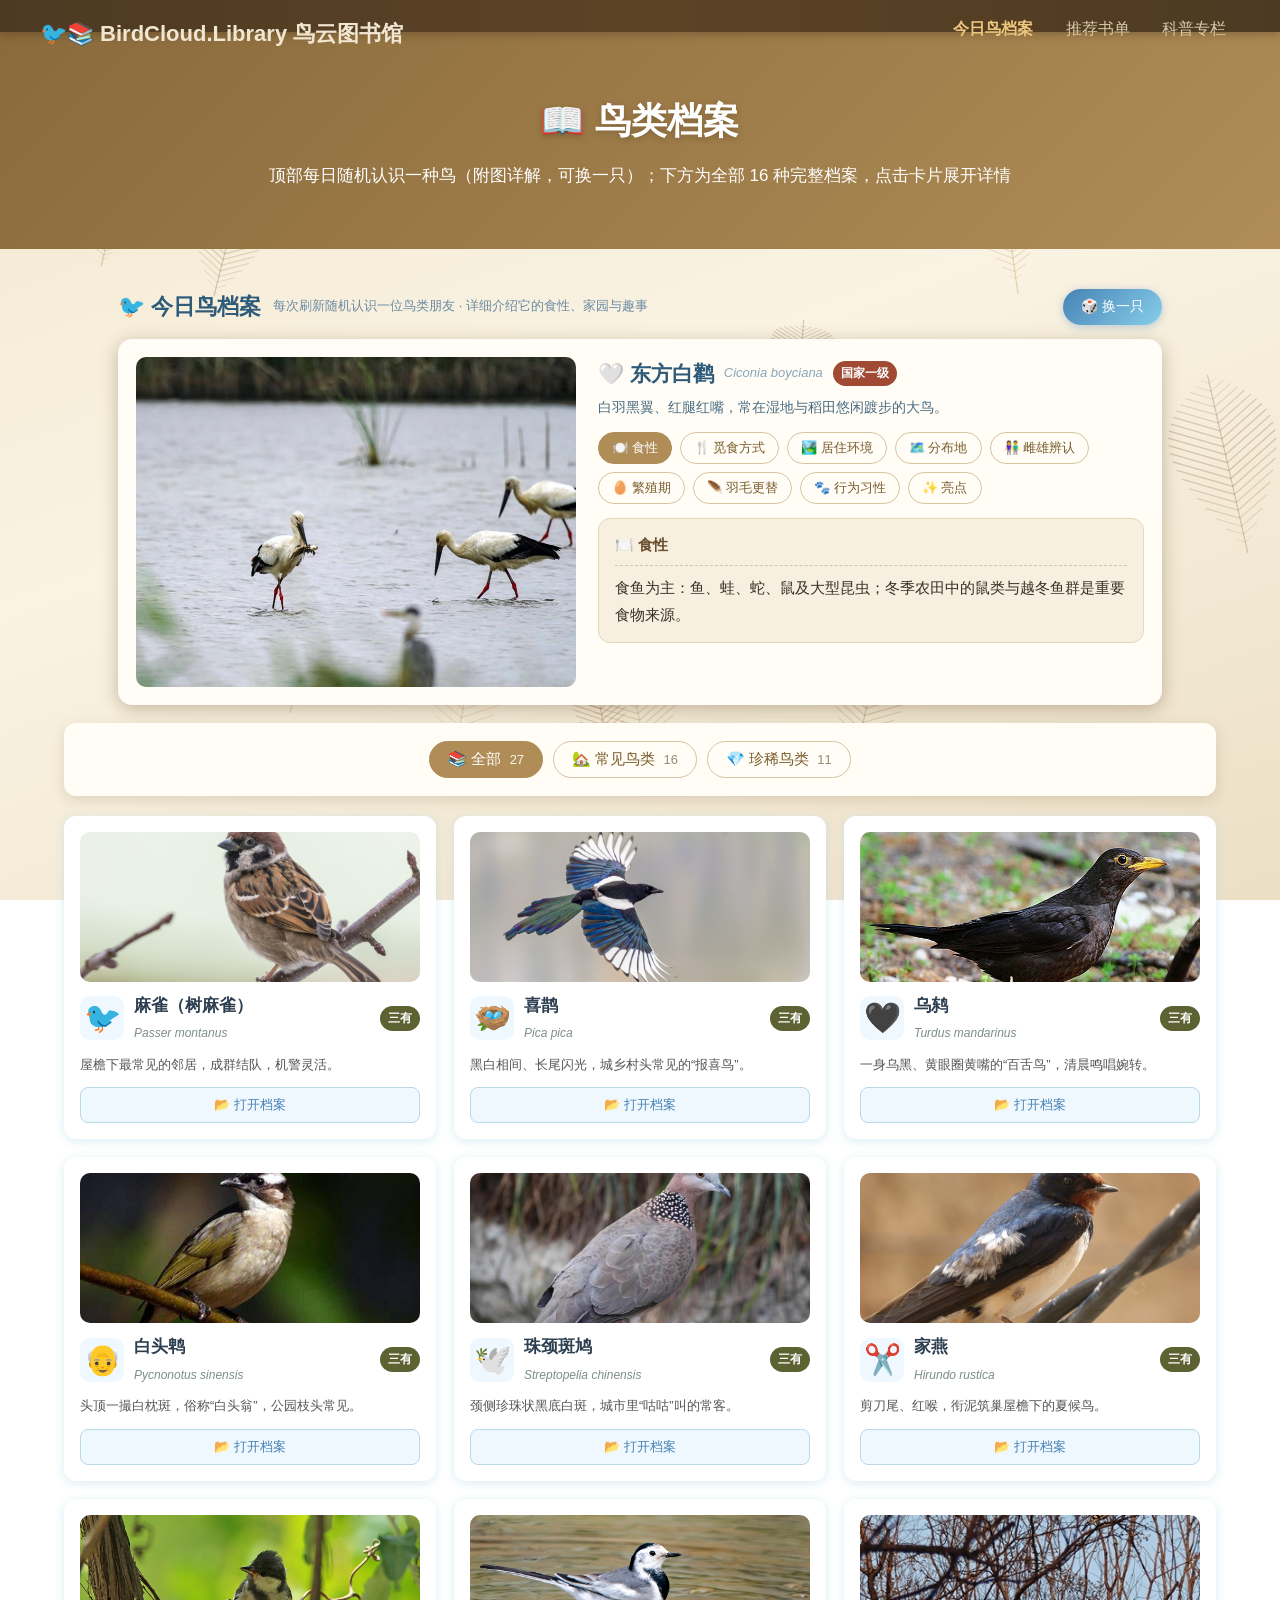
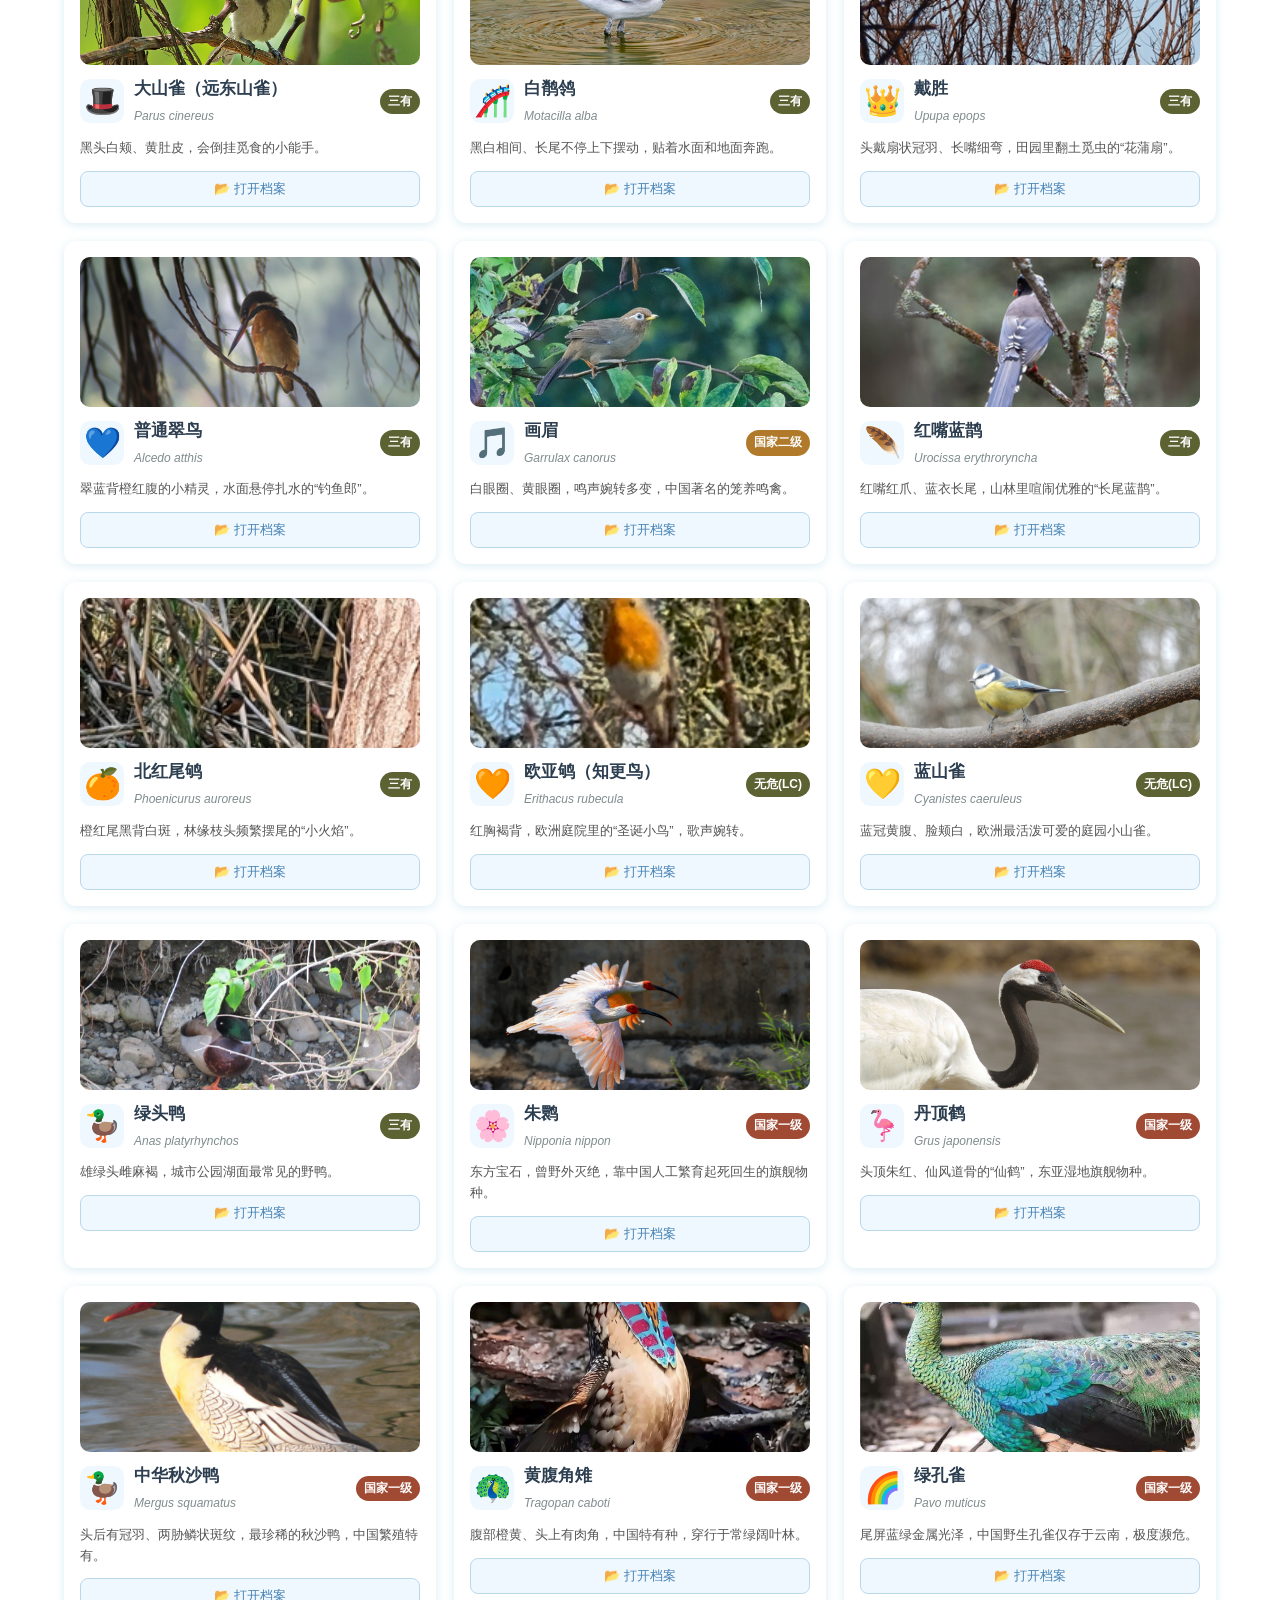
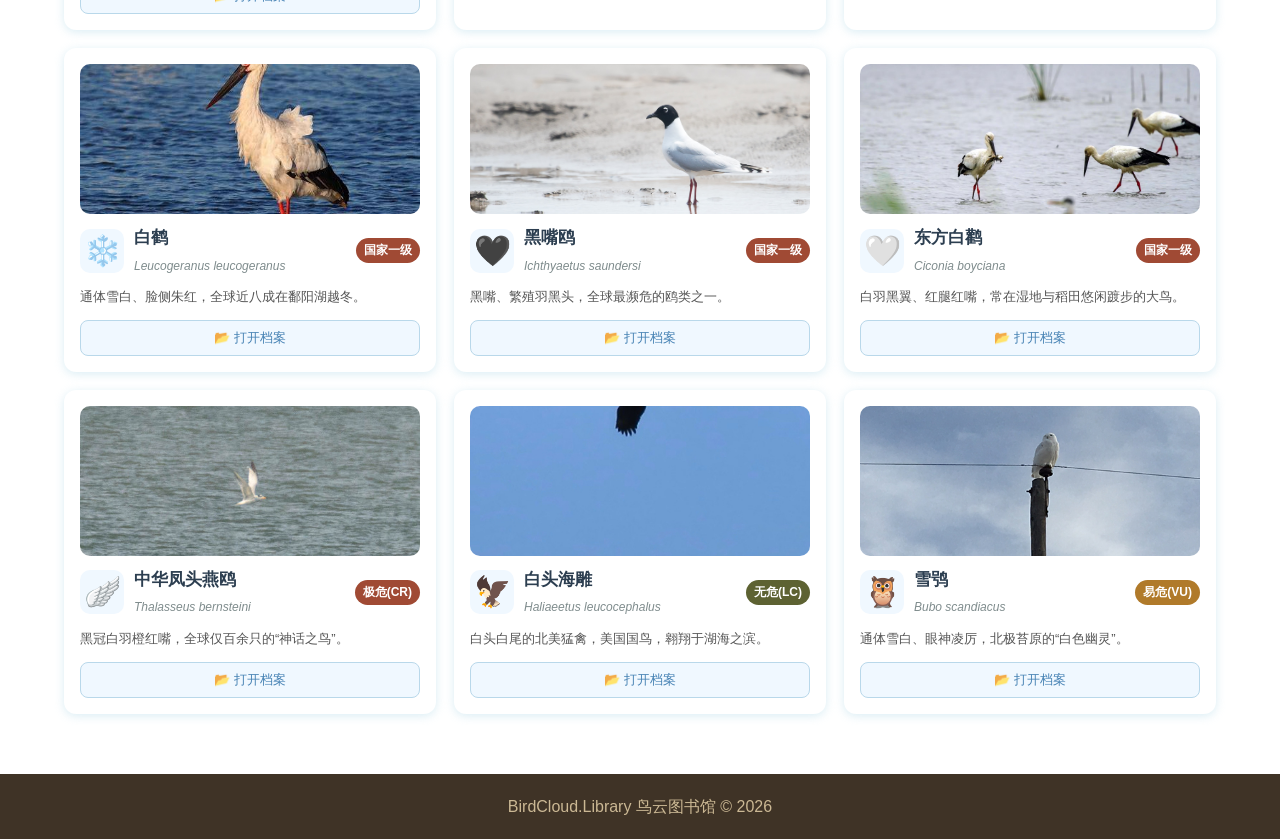
==== birds.html @ d59e2f50 "Initial commit: BirdCloud Library with bird archives, book list and science column" ====
<!DOCTYPE html>
<html lang="zh-CN">
<head>
    <meta charset="UTF-8">
    <meta name="viewport" content="width=device-width, initial-scale=1.0">
    <title>鸟类报告-BirdCloud.Library 鸟云图书馆</title>
    <link rel="stylesheet" href="style.css">
</head>
<body>
    <!-- 顶部导航栏 -->
    <header>
        <div class="logo">🐦📚 BirdCloud.Library 鸟云图书馆</div>
        <nav>
            <a href="birds.html" class="active">今日鸟档案</a>
            <a href="index.html">推荐书单</a>
            <a href="science.html">科普专栏</a>
        </nav>
    </header>

    <!-- 主横幅 -->
    <section class="banner">
        <h1>📖 鸟类档案</h1>
        <p>顶部每日随机认识一种鸟（附图详解，可换一只）；下方为全部 16 种完整档案，点击卡片展开详情</p>
    </section>

    <!-- 今日随机鸟档案（每次随机一只，可换一只） -->
    <section class="today-bird">
        <div class="tb-head">
            <h2>🐦 今日鸟档案</h2>
            <span class="tb-sub">每次刷新随机认识一位鸟类朋友 · 详细介绍它的食性、家园与趣事</span>
            <button id="tb-again" class="tb-again" type="button">🎲 换一只</button>
        </div>
        <div class="tb-card" id="tb-card"></div>
    </section>

    <main class="container wide">
        <div class="cat-tabs report-tabs" id="report-tabs"></div>
        <div class="report-grid" id="report-grid"></div>
    </main>

    <footer>
        <p>BirdCloud.Library 鸟云图书馆 © 2026</p>
    </footer>

    <script src="china-outline.js"></script>
    <script>
    (function () {

        function esc(str) {
            return String(str).replace(/&/g, "&amp;").replace(/</g, "&lt;")
                .replace(/>/g, "&gt;").replace(/"/g, "&quot;").replace(/'/g, "&#39;");
        }

        // ---------- 鸟类报告数据 ----------
                var BIRDS = [
            // ==================== 常见鸟类 ====================
            { group: "常见", name: "麻雀（树麻雀）", sci: "Passer montanus", emoji: "🐦", level: "三有", img: "images/birds/sparrow.jpg", rangeMap: ["东北","华北","华东","华中","华南","西南","西北"], intro: "屋檐下最常见的邻居，成群结队，机警灵活。", diet: "杂食偏植食：稻麦粟等谷物、杂草种子与浆果为主，繁殖期大量捕食蚜虫、蛾类幼虫、象甲等昆虫喂养雏鸟，秋冬还啄食昆虫越冬卵与蛹。", feed: "地面集群啄食，边啄边抬头警戒；也善于在枝头、屋檐倒挂取食，秋季常将种子藏入缝隙留待冬天。", habitat: "城乡人居区、农田、村落、灌丛与疏林；营巢于屋檐缝隙、墙洞、树洞、空调外机夹缝，紧贴人类生活圈。", range: "中国全境（含台湾、海南）广布，平原丘陵常见，海拔多在 2500 米以下，是最常见鸟类之一。", sex: "雌雄羽色几乎相同：雄鸟头顶与喉部黑斑略大而深、体色稍鲜明，野外难以分辨。", breed: "繁殖期 4—7 月，一年 2—3 窝；巢筑于房檐墙洞，每窝 4—6 枚灰白带斑卵，雌鸟孵化约 12—14 天，双亲共同育雏约 15 天。", molt: "每年换羽两次：2—3 月繁殖前部分换羽、7—9 月繁殖后完全换羽；新羽灰褐、羽缘浅淡，入秋后羽色更鲜亮，幼鸟约 2 月龄完成首次换羽。", behavior: "常结成几十只的大群活动，夜宿树冠、竹林或屋檐下；冬季有聚集取暖与沙浴、泥浴清洁羽毛的习性。", extra: "雏鸟离巢后仍由亲鸟喂食数日；极度适应人居，是城市生态系统的重要一环。" },
            { group: "常见", name: "喜鹊", sci: "Pica pica", emoji: "🪺", level: "三有", img: "images/birds/magpie.jpg", rangeMap: ["东北","华北","华东","华中","华南","西南","西北"], intro: "黑白相间、长尾闪光，城乡村头常见的“报喜鸟”。", diet: "杂食机会主义者：昆虫（蝗虫、金龟子）、谷物果实、小型鼠类、蛙类与动物尸体，冬季也翻拣人类食物碎屑。", feed: "地面行走觅食为主，长尾助保持平衡；善用喙翻动落叶、扒开浅层泥土寻找虫卵与蛹。", habitat: "平原、城市绿地、乡村林缘、田野与河岸疏林，偏好开阔地附近的高大树木与电塔。", range: "全国广布（青藏高原高海拔山区较少），城市与乡村均极常见。", sex: "雌雄羽色一致，雄鸟体型略大、尾羽更长，野外需对比才可分辨。", breed: "繁殖期 2—5 月，一年 1 窝；筑大型球形枝巢于高树或电塔，巢有顶盖、侧开入口，每窝 4—6 枚蓝绿带斑卵，孵化约 17—18 天。", molt: "繁殖后 6—8 月进行一次完全换羽，旧羽脱落较快，换羽期飞行能力下降、多隐于树冠活动；尾羽同步更换。", behavior: "巢极坚固，常连续多年使用并逐年加高；性机警，有储藏食物过冬的习惯；叫声响亮，“喳喳”声四季可闻。", extra: "在中国传统文化中是报喜之鸟；会收集亮片等杂物装饰巢，聪明且记忆良好。" },
            { group: "常见", name: "乌鸫", sci: "Turdus mandarinus", emoji: "🖤", level: "三有", img: "images/birds/blackbird.jpg", rangeMap: ["华北","华东","华中","华南","西南"], intro: "一身乌黑、黄眼圈黄嘴的“百舌鸟”，清晨鸣唱婉转。", diet: "杂食：蚯蚓、昆虫（甲虫、蝶蛾幼虫）为主，秋季大量取食浆果果实，也吃蜗牛与小型无脊椎动物。", feed: "偏爱在地面跳跃式觅食，用喙掀翻落叶、扒开松土“翻叶寻虫”；啄到蚯蚓常拖拽拔出再吞食。", habitat: "城市公园、庭院、林地灌丛与农田林网，常在地面活动，也在草坪与花坛间踱步。", range: "中国中东部、华南广布，北方种群冬季南迁至长江流域，近年来有向更高纬度扩散的趋势。", sex: "雄鸟通体黑色、黄嘴黄眼圈；雌鸟体羽偏褐、嘴色暗褐，辨识明显。", breed: "繁殖期 3—7 月，一年 2—3 窝；杯状泥草巢筑于树杈或灌丛，每窝 4—5 枚蓝绿色带斑卵，孵化约 12—14 天，双亲育雏。", molt: "7—9 月完全换羽一次，换羽后雄鸟体羽油亮乌黑、黄嘴在换羽期略变暗、秋季恢复鲜黄。", behavior: "鸣声丰富婉转，擅长模仿其他鸟叫、甚至手机铃声，故称“百舌”；清晨与黄昏鸣唱最盛，雨天也常高歌。", extra: "领地意识强，会追逐入侵的猫与猛禽；春季求偶时雄鸟立于高处炫耀歌喉。" },
            { group: "常见", name: "白头鹎", sci: "Pycnonotus sinensis", emoji: "👴", level: "三有", img: "images/birds/bulbul.jpg", rangeMap: ["华东","华中","华南","西南"], intro: "头顶一撮白枕斑，俗称“白头翁”，公园枝头常见。", diet: "杂食：昆虫（蛾、蝶、蝗虫）与果实、花蜜兼食；繁殖期偏动物性食物，秋冬大量取食浆果与种子。", feed: "在枝头、花丛与地面间跳跃觅食，啄食浆果常连皮带肉吞下；也悬停或探身啄取花朵上的蜜露与昆虫。", habitat: "林地、灌丛、公园、城市绿化带与果园，性活泼喜集群，几乎有树有花即有它的身影。", range: "长江流域及其以南广布（含台湾、海南），近年有向华北、东北扩散趋势，是城市最常见鸟之一。", sex: "雌雄羽色相似，仅体型略有差异，野外难以分辨。", breed: "繁殖期 4—8 月，一年 2 窝；杯状巢筑于灌木或小树树杈，以草茎蛛丝缠绕，每窝 3—5 枚粉红带斑卵，孵化约 12—13 天。", molt: "繁殖后 7—10 月完全换羽，枕部白斑换羽期依然清晰；冬季绒羽增厚以御寒。", behavior: "冬季常与红耳鹎等混群活动，叫声多变；清晨常在树梢“吱吱”对唱，警戒时发出急促颤音。", extra: "名字源于脑后醒目的白色枕斑，仿佛“白头翁”；善于在城市绿化带中快速适应。" },
            { group: "常见", name: "珠颈斑鸠", sci: "Streptopelia chinensis", emoji: "🕊️", level: "三有", img: "images/birds/dove.jpg", rangeMap: ["华北","华东","华中","华南"], intro: "颈侧珍珠状黑底白斑，城市里“咕咕”叫的常客。", diet: "植食为主：谷物、草籽、浆果与嫩芽，偶食昆虫；饮水频繁，偏爱开阔取食地。", feed: "地面漫步啄食，边走边点头；砂囊粗厚，常啄食小石子帮助磨碎谷粒。", habitat: "城市公园、行道树、农田村落与林缘，常在地面或屋顶活动，高度适应人居。", range: "中国东部、中部、南部广布，北方有部分种群冬季南迁，近年分布持续扩大。", sex: "雌雄相似：雄鸟颈斑略大而鲜明、体型略大，求偶时俯冲飞行更频繁。", breed: "繁殖期几乎全年（3—11 月），一年 2—4 窝；巢极简陋（几根树枝搭成），常筑于枝杈或空调外机下，每窝 2 枚纯白卵，孵化约 14—16 天。", molt: "全年缓慢换羽，主翼羽分阶段逐根更替以维持飞行能力，无明显换羽季；幼鸟 3—4 月龄完成首次换羽后出现颈斑。", behavior: "叫声低沉悠长“咕咕-咕”，清晨最常闻；飞行直快带哨声，落枝时习惯短暂停驻观察。", extra: "亲鸟以“鸽乳”（嗉囊分泌的乳状物）哺育雏鸟约一周，这在鸟类中很独特。" },
            { group: "常见", name: "家燕", sci: "Hirundo rustica", emoji: "✂️", level: "三有", img: "images/birds/swallow.jpg", rangeMap: ["东北","华北","华东","华中","华南","西南","西北"], intro: "剪刀尾、红喉，衔泥筑巢屋檐下的夏候鸟。", diet: "纯食虫：空中捕食蚊、蝇、蛾、甲虫等飞虫，一窝雏鸟一天可被喂食数百只昆虫。", feed: "低空快速盘旋飞行，张开大口在空中“兜”飞虫；常贴着水面、农田低飞，捕食被惊起的昆虫。", habitat: "农田、村落、城镇上空与屋檐、桥下，喜开阔空域，几乎不在密林中活动。", range: "春夏遍布全国（含台湾、海南），秋季集群迁往东南亚、南亚越冬，迁徙距离可达上万公里。", sex: "雌雄相似：雄鸟尾羽更长、喉部栗红色更深，飞行时尾羽的“剪刀”感更明显。", breed: "繁殖期 4—8 月，一年 1—2 窝；泥巢筑于屋檐或桥下横梁，内垫羽毛草茎，每窝 4—6 枚白带棕斑卵，孵化约 14—15 天。", molt: "繁殖后 8—9 月换羽，多在迁往越冬地的途中完成；换羽后剪尾更修长，幼鸟当年秋季换第一次羽。", behavior: "秋季集群迁徙，常上万只夜宿芦苇丛或电线；飞行轻捷，转弯敏捷，鸣声细碎清脆。", extra: "古称“玄鸟”，被视为报春之鸟；巢址多年沿用，雏鸟出壳后约 20 天学会飞行。" },
            { group: "常见", name: "大山雀（远东山雀）", sci: "Parus cinereus", emoji: "🎩", level: "三有", img: "images/birds/great-tit.jpg", rangeMap: ["东北","华北","华东","华中","华南","西南"], intro: "黑头白颊、黄肚皮，会倒挂觅食的小能手。", diet: "食虫为主：毛虫、蛾蝶、蜘蛛、象甲等，一只繁殖期亲鸟一天可捉数百条害虫；冬季兼食种子、坚果与浆果。", feed: "极灵活的攀枝高手：常在枝梢倒挂、悬垂觅食，用喙撬开树皮缝隙找虫卵与蛹；也取食人类投放的瓜子、花生。", habitat: "阔叶林、混交林、果园、公园与庭院，从平原到海拔 3000 米以上山地均有分布。", range: "中国大部广布（除极西北），北方种群冬季南迁，是分布最广的山雀之一。", sex: "雌雄相似：雄鸟腹部中央黑色纵带更宽更深，喉部黑斑更大，其余难以分辨。", breed: "繁殖期 3—6 月，一年 1—2 窝；营巢于树洞、墙缝或人工巢箱，以苔藓兽毛铺垫，每窝 6—12 枚白带红斑卵，孵化约 13—14 天。", molt: "8—10 月完全换羽一次，换羽后腹部黄色加深；幼鸟离巢后即开始换羽，约 1 个月完成。", behavior: "冬季常加入混合鸟群（与山雀、柳莺等）共同巡游觅食；叫声多变，“叽啾”与“警警”声辨识度高。", extra: "一窝雏鸟能吃掉大量害虫，是著名的农林益鸟；会观察取食经验并相互学习。" },
            { group: "常见", name: "白鹡鸰", sci: "Motacilla alba", emoji: "🎢", level: "三有", img: "images/birds/wagtail.jpg", rangeMap: ["东北","华北","华东","华中","华南","西南"], intro: "黑白相间、长尾不停上下摆动，贴着水面和地面奔跑。", diet: "食虫：蝇、蚊、小甲虫、蜻蜓若虫等，偶食草籽；常在潮湿地面与水边捕食。", feed: "地面快速奔走啄食，长尾上下摆动保持平衡；飞行呈波浪状，边飞边“唧-唧令”鸣叫，常沿水面低掠。", habitat: "河岸、湿地、农田、村落与城市广场、屋顶，喜欢开阔、近水且有裸地的地方。", range: "全国广布，北方种群冬季南迁，长江以南多为留鸟。", sex: "雄鸟黑色部分更深更亮（背黑、喉黑），雌鸟偏灰，繁殖期差异略明显。", breed: "繁殖期 4—7 月，一年 1—2 窝；巢筑于地面草丛、墙缝、桥洞或屋檐下，以草茎羽毛筑成，每窝 4—6 枚灰白带斑卵。", molt: "7—9 月换羽一次，冬羽灰调更重；雄鸟繁殖前春季部分换羽，使黑背、黑喉在繁殖期更深亮；尾羽逐根更换。", behavior: "行走时尾羽如钟摆不停上下摆动；喜欢站在屋顶、电线或牛背上，见人飞近便一纵一纵飞走。", extra: "因尾羽摆动而得名“点水雀/白脸鸰”；常与牛群、翻耕农田相伴捡食惊出的昆虫。" },
            { group: "常见", name: "戴胜", sci: "Upupa epops", emoji: "👑", level: "三有", img: "images/birds/hoopoe.jpg", rangeMap: ["华北","华东","华中","华南","西南","西北"], intro: "头戴扇状冠羽、长嘴细弯，田园里翻土觅虫的“花蒲扇”。", diet: "食虫为主：蝼蛄、金龟子幼虫、蝗虫、蛾蝶幼虫与蠕虫；用长喙探入土中衔出地下害虫。", feed: "地面踱步寻食，长喙垂直插入松土与粪堆中“探宝”，常随耕地翻犁捡食；受惊时冠羽瞬间展开如扇。", habitat: "开阔田野、果园、林缘草地与村落边缘，偏好疏松土壤与短草地带，常在树洞、墙洞营巢。", range: "欧亚大陆广布；中国除高原腹地外几乎全域可见，华北、华中常见夏候鸟，南方部分地区留鸟。", sex: "雌雄羽色几乎相同，雄鸟体型略大、冠羽略长，野外难以分辨。", breed: "繁殖期 4—6 月，一年 1 窝；巢筑于树洞、墙洞或石缝，雌鸟产 5—8 枚卵并独自孵化约 16—18 天，育雏期巢内气味浓烈以驱天敌。", molt: "6—8 月繁殖结束后完全换羽一次，新羽斑纹更清晰；扇形冠羽同步更替，换羽后冠羽最鲜亮。", behavior: "独栖或成对活动，飞行呈波浪状；受惊时常原地竖冠“定型”借羽毛拟态隐蔽。", extra: "育雏期雌鸟会分泌恶臭油状物涂在巢口，故俗称“臭姑姑”；叫声“呼-呼-呼”三音节低沉悠远。" },
            { group: "常见", name: "普通翠鸟", sci: "Alcedo atthis", emoji: "💙", level: "三有", img: "images/birds/kingfisher.jpg", rangeMap: ["华北","华东","华中","华南","西南"], intro: "翠蓝背橙红腹的小精灵，水面悬停扎水的“钓鱼郎”。", diet: "纯肉食鱼鲜：小型鱼虾、水生昆虫与蝌蚪；捕到小鱼常先在枝头摔打再吞食。", feed: "停栖岸边枝头或空中悬停锁定目标，猛然扎入水中衔鱼出水，成功率极高；雏鸟期一天需喂食数十条小鱼。", habitat: "清澈溪流、池塘、湖泊与河渠岸边，偏好缓流与茂密岸植，营巢于岸边土崖掘出的深洞。", range: "欧亚大陆、东南亚至大洋洲广布；中国东部、中部、南部水域常见，北方夏季繁殖、南方全年可见。", sex: "雌雄相似：雄鸟嘴全黑，雌鸟下嘴基部橙红色，是野外最可靠的辨别点。", breed: "繁殖期 4—7 月，一年 1—2 窝；雌雄合作在土崖掘洞筑巢（洞深可达 1 米），每窝 5—7 枚白卵，孵化约 19—21 天。", molt: "9—11 月换羽一次，换羽后背部翠蓝与橙腹更鲜艳；幼鸟首换后羽色转亮、嘴色渐深。", behavior: "常静立水边久等，见鱼即闪电入水；飞行低而直、速度快，掠过水面时反射出蓝色闪光。", extra: "鸣声尖锐的“唧”声，飞行时如蓝色箭矢；对水质敏感，是清洁河溪的指示物种。" },
            { group: "常见", name: "画眉", sci: "Garrulax canorus", emoji: "🎵", level: "国家二级", img: "images/birds/hwamei.jpg", rangeMap: ["华东","华中","华南","西南"], intro: "白眼圈、黄眼圈，鸣声婉转多变，中国著名的笼养鸣禽。", diet: "杂食：昆虫（蝗虫、蛾类、甲虫）与浆果、种子兼食，也啄食蚯蚓与小型无脊椎动物。", feed: "林下地面与灌丛间跳跃觅食，用爪刨开落叶层找虫；也上树啄食浆果，常边觅食边鸣唱。", habitat: "低山丘陵的灌丛、竹林、林缘与疏林，偏好茂密灌丛与次生林，海拔多在 2500 米以下。", range: "中国南方特有种：长江以南各省常见，也见于越南北部；近年受非法笼养贸易影响数量下降。", sex: "雌雄羽色几乎相同，仅雄鸟体型略大、鸣声更婉转复杂，野外难以靠羽色分辨。", breed: "繁殖期 4—7 月，一年 1—2 窝；杯状巢筑于灌丛深处或竹丛，每窝 3—5 枚蓝绿带斑卵，孵化约 14—15 天。", molt: "7—9 月完全换羽一次，换羽期鸣唱减少、多藏匿林下；新羽黄褐偏暖，眼圈白纹更清晰。", behavior: "性机警胆小，善隐蔽；鸣声高亢婉转、富于变化，清晨与傍晚鸣唱最盛，素有“林中歌手”之称。", extra: "因鸣声优美长期遭大规模捕捉，现列为国家二级保护动物；野鸟笼养交易是其最大威胁。" },
            { group: "常见", name: "红嘴蓝鹊", sci: "Urocissa erythroryncha", emoji: "🪶", level: "三有", img: "images/birds/red-billed-blue-magpie.jpg", rangeMap: ["华北","华东","华中","华南","西南","西北"], intro: "红嘴红爪、蓝衣长尾，山林里喧闹优雅的“长尾蓝鹊”。", diet: "杂食：昆虫、果实、种子、小型爬行与两栖动物，也捕食其他鸟的卵与雏鸟，秋冬以橡果坚果为主。", feed: "树冠与地面皆可觅食：枝头啄果、地面翻叶，也集群围猎昆虫；常将多余食物藏于树皮缝隙。", habitat: "山地阔叶林、混交林、果园与公园林地，从平原到海拔 2500 米均有，偏好林木茂密处。", range: "中国中东部、西南部广布，也见于中南半岛；华北山地与江南丘陵均常见。", sex: "雌雄羽色几乎相同，雄鸟体型略大、尾羽更长，野外难以分辨。", breed: "繁殖期 4—7 月，一年 1 窝；筑盘状巢于高树杈，每窝 3—6 枚带斑卵，孵化约 18—19 天，双亲育雏，幼鸟出巢后仍受群照顾。", molt: "6—8 月换羽，长尾羽逐根更替，换羽期飞行略显笨拙，常结群在林中低飞活动。", behavior: "性喧闹活泼，常三五只或数十只结群在林间穿梭，鸣声粗哑多变；遇猛禽会集群驱赶。", extra: "长尾可达体长近两倍，飞行时如飘带；聪明胆大，有“山林精灵”之称。" },
            { group: "常见", name: "北红尾鸲", sci: "Phoenicurus auroreus", emoji: "🍊", level: "三有", img: "images/birds/daurian-redstart.jpg", rangeMap: ["东北","华北","华东","华中","西南","西北"], intro: "橙红尾黑背白斑，林缘枝头频繁摆尾的“小火焰”。", diet: "食虫为主：蛾类幼虫、甲虫、蚊蝇与蜘蛛，秋冬兼食少量浆果与草籽。", feed: "枝头与地面交替觅食：落至地面啄虫后飞回枝头，尾羽不停上下摆动；也低空掠捕飞虫。", habitat: "林缘、疏林、农田边、村落与公园，偏好有开阔地的低矮灌丛与篱墙。", range: "中国北方繁殖、长江以南越冬（候鸟）；也见于西伯利亚、朝鲜半岛，迁徙季节南北可见。", sex: "雄鸟头顶灰白、背黑翅白斑、腹橙红，雌鸟整体灰褐、仅尾羽橙红，差异明显。", breed: "繁殖期 4—7 月，一年 1—2 窝；巢筑于墙洞、石缝、树洞或屋檐下，每窝 4—6 枚卵，孵化约 12—13 天。", molt: "8—10 月换羽，冬羽灰调更重、尾橙红全年醒目；雄鸟春季繁殖前部分换羽，黑背更乌亮。", behavior: "尾羽频繁上下摆动是其标志动作；性大胆，常出现在人类活动区附近，鸣声清亮的“笛-笛-笛”。", extra: "因频繁摆尾又称“点尾雀”；秋冬季常在路边电线与灌木间跳跃，是迁徙季节的常见旅鸟。" },
            { group: "常见", name: "欧亚鸲（知更鸟）", sci: "Erithacus rubecula", emoji: "🧡", level: "无危(LC)", img: "images/birds/european-robin.jpg", rangeMap: [], intro: "红胸褐背，欧洲庭院里的“圣诞小鸟”，歌声婉转。", diet: "杂食：昆虫、蚯蚓、蜘蛛与浆果；花园翻土时常紧随其后捡食蚯蚓与幼虫。", feed: "地面跳跃觅食，低头啄开落叶层找虫；也停栖枝头伏击飞虫，秋冬以浆果补充能量。", habitat: "林地、灌丛、公园与庭院，偏好有灌木与矮篱的开阔环境，冬季也会接近人类屋舍。", range: "欧洲、北非与西亚广布，部分种群冬季南迁；中国无自然分布，偶见笼养逃逸个体。", sex: "雌雄羽色几乎相同，红胸大小与色调略异；主要靠行为与体型区分，野外难以一眼辨雌雄。", breed: "繁殖期 3—7 月，一年 1—2 窝；杯状苔藓巢筑于树洞、墙缝或灌丛，每窝 4—6 枚带斑卵，孵化约 12—14 天。", molt: "7—9 月换羽，成鸟红胸换羽后依然鲜艳；幼鸟第一年胸部棕褐斑驳、翌年换羽后才出现红胸。", behavior: "清晨与黄昏鸣唱婉转，冬季也照常歌唱，被誉为“冬日的歌唱家”；领地性强，会驱逐入侵者。", extra: "欧洲最受喜爱的鸟类之一，常被印在圣诞贺卡上；在英伦文化中象征温暖与希望。" },
            { group: "常见", name: "蓝山雀", sci: "Cyanistes caeruleus", emoji: "💛", level: "无危(LC)", img: "images/birds/eurasian-blue-tit.jpg", rangeMap: ["西北"], intro: "蓝冠黄腹、脸颊白，欧洲最活泼可爱的庭园小山雀。", diet: "食虫为主：蚜虫、毛毛虫、蜘蛛等，繁殖期极依赖毛虫；秋冬兼食种子、坚果与脂肪性食物。", feed: "灵巧的枝头杂技家：常倒挂、悬垂啄食枝梢芽虫；也啄开坚果，秋冬会排队取食人类挂出的油脂球。", habitat: "阔叶林、果园、公园与庭院，偏好有老树的林地，也在人工巢箱安家。", range: "欧洲至中亚广布，西伯利亚南部也有分布；中国新疆西北部边缘有记录，其余地区无自然分布。", sex: "雌雄羽色几乎相同，雄鸟蓝冠与黄腹略鲜艳、体型稍大，野外难以分辨。", breed: "繁殖期 4—6 月，一年 1 窝；巢筑于树洞或巢箱，每窝 6—12 枚白带红斑卵，孵化约 13—15 天，育雏期亲鸟每天喂食数百只毛虫。", molt: "8—10 月换羽，换羽后蓝冠更亮；幼鸟首次换羽后才出现标志性的蓝冠。", behavior: "性活泼好动，常组成小群或混群活动；鸣声细碎清脆，秋冬会拉开声争夺取食点。", extra: "繁殖期以惊人的毛虫消费量著称，是森林害虫的重要“天敌”；聪明，会打开瓶盖取食。" },
            { group: "常见", name: "绿头鸭", sci: "Anas platyrhynchos", emoji: "🦆", level: "三有", img: "images/birds/mallard.jpg", rangeMap: ["东北","华北","华东","华中","华南","西南","西北"], intro: "雄绿头雌麻褐，城市公园湖面最常见的野鸭。", diet: "杂食：水生植物、藻类、草籽、谷物与小鱼虾蟹，也吃昆虫与软体动物。", feed: "浅水区“倒栽葱”式探水觅食，翘尾低头捞食水草；也在地面踱步啄食草籽，冬季大量取食落谷。", habitat: "湖泊、河流、水库、湿地与城市公园水域，偏好浅水与岸生植物，高度适应人居水岸。", range: "北半球广布，中国南北水域全年可见，是最常见、分布最广的野鸭；城市公园亦常见。", sex: "雄鸟头颈亮绿色金属光泽、嘴黄、胸栗褐；雌鸟通体麻褐色、嘴橙褐带暗斑，差异明显。", breed: "繁殖期 3—7 月，一年 1 窝；巢筑于水边草丛或树洞，每窝 8—12 枚卵，雌鸟独自孵化约 26—28 天，雏鸟出壳即随母下水。", molt: "7—9 月换羽，雄鸟换羽后进入“蚀羽期”外观酷似雌鸟（保护色）；9—12 月换回鲜艳繁殖羽，飞羽同步更换期间短暂丧失飞行能力。", behavior: "常成对或结群活动，迁徙季节大群编队飞行；雌鸟带雏成群“排队游湖”，警觉时伸长脖颈观察。", extra: "家鸭的祖先；全球数量数千万只，是研究最透彻的野鸭，也是城市湿地常见“居民”。" },
            // ==================== 珍稀鸟类 ====================
            { group: "珍稀", name: "朱鹮", sci: "Nipponia nippon", emoji: "🌸", level: "国家一级", img: "images/birds/crested-ibis.jpg", rangeMap: ["西北","华中","华东"], intro: "东方宝石，曾野外灭绝，靠中国人工繁育起死回生的旗舰物种。", diet: "肉食为主：泥鳅、小鱼、青蛙、螃蟹、蝗虫与软体动物；在浅水水田、溪流与沼泽觅食，偶食植物嫩芽。", feed: "在浅水区以长喙探入泥中“扫探”猎物，边走边左右摆动喙；也跟随耕牛翻地啄食惊出的泥鳅与昆虫。", habitat: "低山丘陵的水田、溪流、水库与湿地，夜栖与营巢于高大松树、栎树，巢区远离人烟。", range: "以陕西洋县为中心，现扩散至陕西、河南、浙江、山东等地，野外种群已超过 6000 只。", sex: "雌雄羽色相似：繁殖期成鸟以颈部分泌物涂抹羽毛呈灰黑色（婚羽），雄鸟体型略大、喙稍长。", breed: "繁殖期 2—6 月；大树高处营巢，每窝 2—3 枚蓝灰带斑卵，双亲轮流孵化约 28 天，育雏约 40 天，雏鸟 3—4 岁性成熟。", molt: "繁殖期以分泌物涂羽呈灰黑“婚羽”，繁殖结束后 7—9 月换羽恢复洁白；换羽后羽色纯净如雪。", behavior: "繁殖期常成对活动，非繁殖季三五成群在水田巡食；性格温和安静，飞行时双翼扇动缓慢优雅。", extra: "全球首例“野外灭绝后人工繁育再野放”的典范，被誉为“东方宝石”，2021 年后在多地成功野化放归。" },
            { group: "珍稀", name: "丹顶鹤", sci: "Grus japonensis", emoji: "🦩", level: "国家一级", img: "images/birds/red-crown-crane.jpg", rangeMap: ["东北","华东"], intro: "头顶朱红、仙风道骨的“仙鹤”，东亚湿地旗舰物种。", diet: "杂食：鱼虾、软体动物、芦苇根茎、嫩芽与谷物；越冬地偏好浅水中的螺类与植物根茎。", feed: "以长喙在浅水与泥滩中啄取，边走边探；也低头啄食芦苇丛中的种子，取食时脖颈弯成优美弧度。", habitat: "芦苇沼泽、浅水湿地与滩涂，繁殖于三江平原与松嫩平原的淡水沼泽，越冬于江苏盐城滩涂。", range: "繁殖于黑龙江扎龙、吉林向海、辽宁盘锦等地，越冬于江苏盐城、山东黄河三角洲，迁徙路线贯穿东北亚。", sex: "雌雄相似：雄鹤体型略大、鸣声更低，主要靠求偶“对舞”与叫声区分。", breed: "繁殖期 3—6 月；求偶时引颈长鸣、振翅对舞，巢筑于浅水草墩，每窝 2 枚卵，孵化约 31 天，双亲轮流孵化与育雏。", molt: "夏末 8—10 月换羽，飞羽同步脱落、换羽期短暂失去飞行能力，多隐蔽于湿地深处；头顶朱红区无羽毛覆盖，常年醒目。", behavior: "著名的“舞蹈家”：求偶与庆祝时跳起复杂的对舞（点头、蹦跳、展翅、甩头）；迁徙呈“人”字形队列，鸣声高亢传数里。", extra: "全球种群约 1.4 万只，盐城为中国最大越冬地；在中国文化中象征长寿与忠贞，是“鹤唳九天”的化身。" },
            { group: "珍稀", name: "中华秋沙鸭", sci: "Mergus squamatus", emoji: "🦆", level: "国家一级", img: "images/birds/scaly-sided-merganser.jpg", rangeMap: ["东北","华东","华中","华南"], intro: "头后有冠羽、两胁鳞状斑纹，最珍稀的秋沙鸭，中国繁殖特有。", diet: "食鱼为主：小型鱼类、虾蟹与水生昆虫；幼鸭期兼食水生昆虫幼虫，是典型的“水下猎手”。", feed: "潜水捕食：从水面一个猛子扎入水中追捕鱼群，单次潜水可达数十秒，视力与定位能力极强。", habitat: "水质清澈、鱼虾丰美的山地溪流与河流，几乎只在人迹罕至的洁净水域出现，是水质指示物种。", range: "繁殖于长白山、小兴安岭等东北山地林区溪流，越冬于长江中下游、鄱阳湖及东南沿海。", sex: "雄鸟头黑绿色带冠羽、两胁黑白鳞状斑纹；雌鸟头棕栗色、体灰褐，差异明显。", breed: "繁殖期 4—6 月；利用天然树洞营巢（离地数米），每窝 8—12 枚卵，雏鸟出壳 24 小时内从树洞跳落入水随母觅食。", molt: "7—9 月换羽，雄鸟换羽后进入“蚀羽期”、外观近似雌鸟；冬末换回黑白鳞纹繁殖羽，冠羽同步更替。", behavior: "多在清晨与黄昏活动；常成对或小群在溪流中顺流觅食，警惕性极高，遇干扰即潜水或飞离。", extra: "全球种群仅约 3000—4000 只，树洞营巢习性使老龄阔叶林保护尤为关键，被誉为“鸟类大熊猫”。" },
            { group: "珍稀", name: "黄腹角雉", sci: "Tragopan caboti", emoji: "🦚", level: "国家一级", img: "images/birds/cabots-tragopan.jpg", rangeMap: ["华东","华南","华中"], intro: "腹部橙黄、头上有肉角，中国特有种，穿行于常绿阔叶林。", diet: "植食为主：壳斗科果实（橡子）、嫩叶、花芽、蕨类与菌类，兼食少量昆虫；秋冬依赖林中橡子过冬。", feed: "林下地面漫步啄食，也上树取食果实；用强喙剥开硬壳，边走边啄，偶尔刨开落叶找种子。", habitat: "海拔 500—1600 米的常绿阔叶林与混交林，偏好林下开阔、有丰富灌木与落叶层的山坡。", range: "福建、浙江、江西、广东、湖南等东南山区，呈零星岛状分布，是中国特有种。", sex: "雄鸟冠羽红、面颊蓝、腹部橙黄，繁殖期头顶竖起蓝色肉角、喉部展开彩色肉裙；雌鸟棕褐斑驳、无肉角。", breed: "繁殖期 3—5 月；雄鸟亮出“肉角+肉裙”向雌鸟炫耀求偶，每窝 2—4 枚卵，孵化约 28 天，雏鸟早成性、随母觅食。", molt: "7—9 月换羽，雄鸟换羽后肉角与肉裙更鲜艳；尾羽较长、更换较慢，换羽期多栖于密林高处。", behavior: "性情隐蔽胆小，遇危险常呆立不动靠羽色伪装；晨昏在林下活动，冬季集群栖息于高树。", extra: "中国特有种，野外数量估计数千只；人工繁育技术已成熟，多地开展野化放归。" },
            { group: "珍稀", name: "绿孔雀", sci: "Pavo muticus", emoji: "🌈", level: "国家一级", img: "images/birds/green-peafowl.jpg", rangeMap: ["西南"], intro: "尾屏蓝绿金属光泽，中国野生孔雀仅存于云南，极度濒危。", diet: "杂食：植物种子、浆果、嫩芽、昆虫与蛙类，也啄食谷粒与落果。", feed: "林下地面踱步啄食，用喙扒开落叶与土表找种子和虫；晨昏觅食，正午多在树荫下休息。", habitat: "云南南部低山雨林、常绿阔叶林与林缘灌丛，近水源，偏好海拔 300—1500 米的原始与次生林。", range: "仅云南盈江、西双版纳、沧源等地零星分布，全球野外种群约 1.5 万—2 万只（主要在中南半岛）。", sex: "雄鸟蓝绿金属光泽羽色、华丽长尾屏（可达 1.5 米）；雌鸟棕褐、无尾屏，差异明显。", breed: "繁殖期 2—6 月（旱季）；雄鸟开屏炫耀、抖动尾羽发出沙沙声求偶，每窝 3—6 枚卵，雌鸟独自孵育约 27—30 天。", molt: "5—8 月换羽，雄鸟华丽尾屏在繁殖季后脱落更新，换羽期外观短暂黯淡；新尾屏翌年繁殖季前长成。", behavior: "夜宿高树，晨昏下地活动；警觉性高，受惊即快速奔跑或飞入林冠；叫声洪亮如“啊-呜”。", extra: "需与人工养殖的蓝孔雀（外来种）严格区分，避免杂交污染基因；是中国野生孔雀仅存的物种。" },
            { group: "珍稀", name: "白鹤", sci: "Leucogeranus leucogeranus", emoji: "❄️", level: "国家一级", img: "images/birds/siberian-crane.jpg", rangeMap: ["东北","华东"], intro: "通体雪白、脸侧朱红，全球近八成在鄱阳湖越冬。", diet: "植食为主：水生植物块根、茎叶与螺贝；在鄱阳湖以苦草块根为最重要的越冬食物。", feed: "长喙深探浅水泥中挖取块根，头部几乎没入水中；也啄食退水草洲上的种子与嫩芽。", habitat: "浅水湖泊、草洲滩涂与水稻田；繁殖于西伯利亚东北部北极苔原湿地，越冬于江西鄱阳湖。", range: "繁殖于西伯利亚东北部苔原，迁徙经松嫩平原，越冬于江西鄱阳湖（全球 98% 以上聚集于此）。", sex: "雌雄相似：成鸟通体白、眼周与脸侧朱红；幼鸟羽色棕黄，逐年换羽变白，至 3 岁左右洁白。", breed: "繁殖期 5—7 月；在苔原湿地筑巢，每窝 1—2 枚橄榄色带斑卵，孵化约 29 天，雏鸟约 75 天长成。", molt: "越冬后 5—6 月在繁殖地换羽，飞羽同步更替、换羽期短暂不能飞行；幼鸟棕黄羽逐年变白，约 3 岁完全洁白。", behavior: "每年 11 月抵达鄱阳湖、次年 3 月北迁；迁徙呈大群编队，靠上升气流盘旋高空，一日可飞行数百公里。", extra: "全球种群约 4000—6000 只，是极危物种；鄱阳湖水位与草洲面积直接决定其越冬成败。" },
            { group: "珍稀", name: "黑嘴鸥", sci: "Ichthyaetus saundersi", emoji: "🖤", level: "国家一级", img: "images/birds/saunderss-gull.jpg", rangeMap: ["东北","华东","华南"], intro: "黑嘴、繁殖羽黑头，全球最濒危的鸥类之一。", diet: "食虫与小鱼：滩涂昆虫、蟹类、小鱼虾与软体动物，繁殖期以滩涂上的昆虫幼虫为主。", feed: "在潮间带浅滩低头啄食，边走边停；退潮后第一时间进入滩涂觅食，也浅水涉猎小鱼。", habitat: "沿海滩涂、盐田、潮间带与养殖塘；繁殖于滩涂盐碱裸地、高草草甸，巢多筑于草墩之上。", range: "繁殖于江苏盐城、辽宁盘锦、山东黄河三角洲等地，越冬于东南沿海，全球约 1.4 万只。", sex: "雌雄相似：仅繁殖期头颈变黑（冬季头白），野外难分辨。", breed: "繁殖期 4—7 月；巢筑于滩涂高草裸地（草垫小坑），每窝 3 枚带斑卵，孵化约 24—26 天，雏鸟早成、约 30 天离巢。", molt: "6—8 月换羽，繁殖期黑头黑嘴在秋后褪去、冬季头白；次年 3—4 月再换回繁殖羽。", behavior: "常与鹭类、其他鸥类混群觅食；遇涨潮或惊扰即成群起飞，在滩涂上空盘旋待潮水退去。", extra: "对滩涂开发与围垦极为敏感，是滨海湿地保护的重要指示物种；筑巢区每年春季迎来繁殖大军。" },
            { group: "珍稀", name: "东方白鹳", sci: "Ciconia boyciana", emoji: "🤍", level: "国家一级", img: "images/birds/oriental-stork.jpg", rangeMap: ["东北","华东","华中"], intro: "白羽黑翼、红腿红嘴，常在湿地与稻田悠闲踱步的大鸟。", diet: "食鱼为主：鱼、蛙、蛇、鼠及大型昆虫；冬季农田中的鼠类与越冬鱼群是重要食物来源。", feed: "在浅水与草地缓步巡猎，长喙快速下探“刺”捕猎物；也跟随拖拉机翻耕捡食惊出的鼠类与虫。", habitat: "开阔湿地、湖泊、稻田与河漫滩，偏好浅水与大面积裸地交错的环境。", range: "繁殖于黑龙江三江平原、兴凯湖、洪河等地，越冬于长江中下游湖泊与鄱阳湖地区。", sex: "雌雄相似：雄鸟体型略大、喙更长，野外需对比观察。", breed: "繁殖期 4—6 月；巨大枝巢筑于大树或输电铁塔，多年沿用、逐年加高，每窝 3—5 枚白卵，孵化约 31 天。", molt: "8—10 月换羽，飞羽逐根对称更替以保持飞行能力；幼鸟褐色羽次年换羽后转白。", behavior: "行走缓慢优雅、时常仰头警觉；觅食时以喙快速啄击水面；受惊起飞前先助跑数步再振翅腾空。", extra: "全球种群 7000 只以上；人工搭建巢架后繁殖成功率明显回升，是保护措施见效的代表案例。" },
            { group: "珍稀", name: "中华凤头燕鸥", sci: "Thalasseus bernsteini", emoji: "🪽", level: "极危(CR)", img: "images/birds/chinese-crested-tern.jpg", rangeMap: ["华东","华南"], intro: "黑冠白羽橙红嘴，全球仅百余只的“神话之鸟”。", diet: "纯食鱼：小型鱼类（鳀鱼、沙丁鱼）与虾类，在浅海上空俯冲入水捕食。", feed: "盘旋于海面上空定点悬停，发现鱼群后直线俯冲扎入水中衔鱼；常在鱼群翻涌处集群捕食。", habitat: "无人海岛与近岸浅海，繁殖于裸露岩礁与沙洲，非繁殖期漂泊于开阔海域。", range: "全球种群仅 150 只左右，繁殖于中国浙江（象山韭山列岛、舟山）与福建沿海岛屿，越冬于东南亚海域。", sex: "雌雄羽色几乎相同，仅体型与嘴长略有差异，野外难以分辨。", breed: "繁殖期 5—7 月；与凤头燕鸥、大凤头燕鸥混群筑巢于岩礁沙地，每窝 1 枚带斑卵，孵化约 25—27 天，双亲轮流孵化育雏。", molt: "繁殖后 8—10 月换羽，黑冠褪去、冬羽上体偏灰白；换羽多在迁徙途中或越冬地完成。", behavior: "低空振翅飞行姿态轻盈，捕食时俯冲敏捷；对繁殖地极度忠诚，经年返回同一海岛。", extra: "因数量稀少、行踪隐秘被称为“神话之鸟”；人工招引（假鸟+音响）成功诱使其重返浙江海岛繁殖，是保护经典案例。" },
            { group: "珍稀", name: "白头海雕", sci: "Haliaeetus leucocephalus", emoji: "🦅", level: "无危(LC)", img: "images/birds/bald-eagle.jpg", rangeMap: [], intro: "白头白尾的北美猛禽，美国国鸟，翱翔于湖海之滨。", diet: "食鱼为主：鱼类、水禽、海鸟与腐肉；也偷抢鱼鹰捕获的猎物，冬季依赖河口的鱼群与腐肉。", feed: "高空翱翔俯冲抓鱼，或水面低掠用利爪捞鱼；也常站在大树上守候猎物，冬季集群聚集于开阔水域。", habitat: "大湖、大河、海岸与开阔林缘，偏好近水的高大乔木营巢，巢多筑于树顶。", range: "北美洲广布（加拿大、美国、墨西哥北部）；中国无自然分布。", sex: "雌鸟体型比雄鸟大约 25%，羽色相同：成鸟白头白尾，幼鸟全身棕褐带斑、需 4—5 年才转为成鸟羽色。", breed: "繁殖期 12—次年 4 月（因纬度而异）；巨巢筑于高树，可多年使用、逐年加大（最大可达 2 米深），每窝 1—3 枚卵，孵化约 34—36 天。", molt: "飞羽逐年逐根对称更换（非整批脱落），换羽期仍可正常飞行；未成年棕羽经 4—5 次换羽逐渐出现白头白尾。", behavior: "翱翔姿态威严，鸣声尖锐单调；非繁殖季常集群夜栖，清晨在湖边晒羽展翅。", extra: "美国国鸟象征；曾因 DDT 污染几近灭绝，1970 年代后成功恢复，是环境保护的胜利象征。" },
            { group: "珍稀", name: "雪鸮", sci: "Bubo scandiacus", emoji: "🦉", level: "易危(VU)", img: "images/birds/snowy-owl.jpg", rangeMap: ["东北"], intro: "通体雪白、眼神凌厉，北极苔原的“白色幽灵”。", diet: "食肉为主：旅鼠（主食）、田鼠、野兔与各种鸟类；旅鼠丰年繁殖成功率高，歉年甚至不繁殖。", feed: "白昼与黄昏捕猎（北极夏季无黑夜）：停栖高处扫视地面，发现猎物俯冲扑抓；也低空巡航搜寻。", habitat: "北极苔原开阔地带，冬季南迁至冻原、海岸与农田；偏好视野开阔的隆起地形停栖。", range: "环北极苔原带繁殖，冬季南至欧亚与北美中纬度；中国东北北部（黑龙江、内蒙古）冬季偶见迷鸟，极罕见。", sex: "雄鸟近乎纯白、斑纹极少；雌鸟密布深色横斑，是区分性别的可靠特征。", breed: "繁殖期 5—8 月；地面巢筑于苔原高处土堆，每窝 3—11 枚卵（视旅鼠丰歉），孵化约 32 天，雏鸟出壳后 25—50 天离巢。", molt: "7—9 月换羽，成年雄鸟越换越白，雌鸟保留深色横斑；白色羽在雪原上既是伪装又是身份的象征。", behavior: "可白天活动，视力与听力极佳，能听到雪下数米深处的旅鼠；飞行悄无声息。", extra: "《哈利·波特》中海德薇的原型；旅鼠数量周期直接决定其繁殖成败，是北极生态的“指示器”。" }
        ];


        var repTabsEl = document.getElementById("report-tabs");
        var repGrid = document.getElementById("report-grid");
        var repCurrent = "全部";

        function renderRepTabs() {
            var html = '<button class="cat-tab' + (repCurrent === "全部" ? " active" : "") + '" data-rep="全部">📚 全部 <em>' + BIRDS.length + '</em></button>' +
                '<button class="cat-tab' + (repCurrent === "常见" ? " active" : "") + '" data-rep="常见">🏡 常见鸟类 <em>' + BIRDS.filter(function (b) { return b.group === "常见"; }).length + '</em></button>' +
                '<button class="cat-tab' + (repCurrent === "珍稀" ? " active" : "") + '" data-rep="珍稀">💎 珍稀鸟类 <em>' + BIRDS.filter(function (b) { return b.group === "珍稀"; }).length + '</em></button>';
            repTabsEl.innerHTML = html;
        }

        function renderRep() {
            var list = BIRDS.filter(function (b) { return repCurrent === "全部" || b.group === repCurrent; });
            repGrid.innerHTML = "";
            list.forEach(function (b) {
                var photoHtml = b.img
                    ? '<div class="rep-photo"><img class="rep-photo-img" src="' + b.img + '" alt="' + esc(b.name) + '照片" onerror="this.style.display=\'none\';this.nextElementSibling.style.display=\'flex\'"><span class="rep-photo-fallback" style="display:none">' + b.emoji + '<small>照片待补</small></span></div>'
                    : '<div class="rep-photo noimg"><span class="rep-photo-emoji">' + b.emoji + '</span><small class="rep-photo-note">照片待补</small></div>';
                var card = document.createElement("div");
                card.className = "report-card";
                card.innerHTML =
                    photoHtml +
                    '<div class="rep-head">' +
                    '<span class="rep-emoji">' + b.emoji + '</span>' +
                    '<div class="rep-title"><h3>' + esc(b.name) + '</h3>' +
                    '<span class="rep-sci">' + esc(b.sci) + '</span></div>' +
                    '<span class="level-badge ' + badgeCls(b.level) + '">' + esc(b.level) + '</span>' +
                    '</div>' +
                    '<p class="rep-intro">' + esc(b.intro) + '</p>' +
                    '<button type="button" class="rep-toggle">📂 打开档案</button>';
                card.addEventListener("click", function () {
                    openDetail(b);
                });
                repGrid.appendChild(card);
            });
        }

        repTabsEl.addEventListener("click", function (e) {
            var btn = e.target.closest(".cat-tab");
            if (!btn) return;
            repCurrent = btn.getAttribute("data-rep");
            renderRepTabs();
            renderRep();
        });

        renderRepTabs();

        // ---------- 今日鸟档案：每次随机一只 ----------
        var tbCard = document.getElementById("tb-card");
        var tbAgain = document.getElementById("tb-again");

        // ---------- 分布地图：中国边界（来自 china-outline.js） + 区域高亮 ----------
        // CHINA_PATH 由外部脚本 china-outline.js 提供（阿里 DataV GeoAtlas 边界，简化投影到 100x100）
        var REGIONS = {
            "东北": { x: 75, y: 22, c: "#e07a5f" },
            "华北": { x: 62, y: 32, c: "#f2a93b" },
            "西北": { x: 24, y: 25, c: "#81b29a" },
            "华东": { x: 69, y: 47, c: "#3d8bb8" },
            "华中": { x: 59, y: 48, c: "#9b72cf" },
            "华南": { x: 58, y: 61, c: "#e76f9e" },
            "西南": { x: 46, y: 48, c: "#4c9f70" },
            "青藏": { x: 29, y: 50, c: "#b08a5a" }
        };

        function rangeSvg(regions) {
            var circles = (regions || []).map(function (r) {
                var p = REGIONS[r];
                if (!p) return "";
                return '<circle cx="' + p.x + '" cy="' + p.y + '" r="4.2" fill="' + p.c + '" opacity=".9"><title>' + r + '</title></circle>' +
                    '<text x="' + p.x + '" y="' + (p.y - 6) + '" font-size="5.5" fill="' + p.c + '" text-anchor="middle" font-weight="bold">' + r + '</text>';
            }).join("");
            var legend = ["东北", "华北", "西北", "华东", "华中", "华南", "西南", "青藏"].map(function (r) {
                var p = REGIONS[r];
                var on = (regions || []).indexOf(r) !== -1;
                return '<span class="rg-item' + (on ? " on" : "") + '"><i style="background:' + p.c + '"></i>' + r + '</span>';
            }).join("");
            return '<div class="map-wrap"><svg class="map-svg" viewBox="0 0 100 100" role="img" aria-label="分布区域示意图">' +
                '<path d="' + CHINA_PATH + '" fill="#eef3f7" stroke="#8aa6bb" stroke-width="1"/>' +
                circles + '</svg><div class="rg-legend">' + legend + '</div></div>';
        }

        // ---------- 雌雄对比示意图 ----------
        function birdSil(fill) {
            return '<svg class="sil" viewBox="0 0 60 52" aria-hidden="true">' +
                '<ellipse cx="30" cy="26" rx="16" ry="11" fill="' + fill + '"/>' +
                '<circle cx="17" cy="17" r="6" fill="' + fill + '"/>' +
                '<polygon points="9,15 15,17 9,20" fill="#e8a33d"/>' +
                '<polygon points="44,23 54,19 52,30" fill="' + fill + '"/>' +
                '<line x1="26" y1="37" x2="24" y2="48" stroke="#8a6d3b" stroke-width="1.6"/>' +
                '<line x1="33" y1="37" x2="35" y2="48" stroke="#8a6d3b" stroke-width="1.6"/>' +
                '</svg>';
        }

        function splitSex(t) {
            var male = [], female = [], note = [];
            String(t).split(/[；;，,]/).forEach(function (p) {
                p = p.trim();
                if (!p) return;
                if (p.indexOf("雄") !== -1) male.push(p);
                else if (p.indexOf("雌") !== -1) female.push(p);
                else note.push(p);
            });
            return { male: male.join("；"), female: female.join("；"), note: note.join("；") };
        }

        function sexCompareHtml(b) {
            var s = splitSex(b.sex);
            return '<div class="sex-wrap">' +
                '<div class="sex-col"><div class="sex-tag male">雄 ♂</div>' + birdSil("#3a5a8c") +
                '<p class="sex-txt">' + esc(s.male || "与雌鸟相似，需对比观察") + '</p></div>' +
                '<div class="sex-col"><div class="sex-tag female">雌 ♀</div>' + birdSil("#c2a878") +
                '<p class="sex-txt">' + esc(s.female || "与雄鸟相似，体型略小") + '</p></div>' +
                (s.note ? '<div class="sex-note">' + esc(s.note) + '</div>' : '') +
                '</div>';
        }

        function modCard(icon, title, body) {
            return '<div class="mod-card"><div class="mod-ic">' + icon + '</div><div class="mod-bd"><h4>' + title + '</h4><div class="mod-txt">' + body + '</div></div></div>';
        }

        function badgeCls(level) {
            if (level.indexOf("一级") !== -1 || level.indexOf("极危") !== -1) return "badge-1";
            if (level.indexOf("二级") !== -1 || level.indexOf("易危") !== -1) return "badge-2";
            return "badge-3";
        }

        // ---------- 说明类型导航（文件夹式：一页一种说明，点击切换） ----------
        var SECS = [
            { key: "diet", icon: "🍽️", label: "食性" },
            { key: "feed", icon: "🍴", label: "觅食方式" },
            { key: "habitat", icon: "🏞️", label: "居住环境" },
            { key: "range", icon: "🗺️", label: "分布地" },
            { key: "sex", icon: "👫", label: "雌雄辨认" },
            { key: "breed", icon: "🥚", label: "繁殖期" },
            { key: "molt", icon: "🪶", label: "羽毛更替" },
            { key: "behavior", icon: "🐾", label: "行为习性" },
            { key: "extra", icon: "✨", label: "亮点" }
        ];

        var tbSec = (function () {
            var h = (location.hash || "").replace("#", "");
            for (var i = 0; i < SECS.length; i++) if (SECS[i].key === h) return h;
            return "diet";
        })();
        var currentBird = null;

        function secContent(b, key) {
            switch (key) {
                case "diet": return { title: "🍽️ 食性", body: esc(b.diet) };
                case "feed": return { title: "🍴 觅食方式", body: esc(b.feed) };
                case "habitat": return { title: "🏞️ 居住环境", body: esc(b.habitat) };
                case "range": return { title: "🗺️ 分布地", body: rangeSvg(b.rangeMap) + (b.range ? '<p class="rg-txt">' + esc(b.range) + '</p>' : '') };
                case "sex": return { title: "👫 雌雄辨认", body: sexCompareHtml(b) };
                case "breed": return { title: "🥚 繁殖期", body: esc(b.breed) };
                case "molt": return { title: "🪶 羽毛更替", body: esc(b.molt) };
                case "behavior": return { title: "🐾 行为习性", body: esc(b.behavior) };
                case "extra": return { title: "✨ 亮点", body: esc(b.extra) };
            }
            return null;
        }

        function photoHtml(b) {
            if (b.img) {
                return '<img class="tb-img" src="' + b.img + '" alt="' + esc(b.name) + '照片" onerror="this.parentNode.innerHTML=this.parentNode.innerHTML.replace(this.outerHTML,\'\')">';
            }
            return '<div class="tb-emoji-big">' + b.emoji + '</div>' +
                '<p class="tb-noimg">📷 真实照片待补 · 先用插画认识它</p>';
        }

        function navHtml(sec) {
            var html = "";
            for (var i = 0; i < SECS.length; i++) {
                var s = SECS[i];
                html += '<button type="button" class="tb-nav-btn' + (s.key === sec ? " active" : "") + '" data-sec="' + s.key + '">' + s.icon + ' ' + s.label + '</button>';
            }
            return html;
        }

        function pageHtml(b, sec) {
            var c = secContent(b, sec) || secContent(b, "diet");
            return '<div class="tb-page">' +
                '<div class="tb-page-head">' + c.title + '</div>' +
                '<div class="tb-page-body">' + c.body + '</div>' +
                '</div>';
        }

        function detailHtml(b, sec) {
            return '<div class="tb-photo">' + photoHtml(b) + '</div>' +
                '<div class="tb-info">' +
                '<div class="tb-title"><h3>' + b.emoji + ' ' + esc(b.name) + '</h3>' +
                '<span class="tb-sci">' + esc(b.sci) + '</span>' +
                '<span class="level-badge ' + badgeCls(b.level) + '">' + esc(b.level) + '</span></div>' +
                '<p class="tb-intro">' + esc(b.intro) + '</p>' +
                '<div class="tb-nav">' + navHtml(sec) + '</div>' +
                pageHtml(b, sec) +
                '</div>';
        }

        // ---------- 翻书音效（Web Audio 合成：带通噪声 + 快速衰减，无需音频文件） ----------
        var pageTurnCtx = null;
        var pageTurnBuf = null;

        function pageTurnSound() {
            try {
                var AC = window.AudioContext || window.webkitAudioContext;
                if (!AC) return;
                if (!pageTurnCtx) {
                    pageTurnCtx = new AC();
                    var len = Math.floor(pageTurnCtx.sampleRate * 0.35);
                    pageTurnBuf = pageTurnCtx.createBuffer(1, len, pageTurnCtx.sampleRate);
                    var d = pageTurnBuf.getChannelData(0);
                    for (var i = 0; i < len; i++) d[i] = Math.random() * 2 - 1;
                }
                if (pageTurnCtx.state === "suspended") pageTurnCtx.resume();
                var now = pageTurnCtx.currentTime;
                function burst(freq, q, vol, delay, dur) {
                    var t = now + delay;
                    var src = pageTurnCtx.createBufferSource();
                    src.buffer = pageTurnBuf;
                    var bp = pageTurnCtx.createBiquadFilter();
                    bp.type = "bandpass";
                    bp.frequency.value = freq;
                    bp.Q.value = q;
                    var g = pageTurnCtx.createGain();
                    g.gain.setValueAtTime(0.0001, t);
                    g.gain.exponentialRampToValueAtTime(vol, t + 0.012);
                    g.gain.exponentialRampToValueAtTime(0.0001, t + dur);
                    src.connect(bp); bp.connect(g); g.connect(pageTurnCtx.destination);
                    src.start(t);
                }
                burst(2500, 0.9, 0.22, 0.00, 0.18);   // 主沙沙：低频段纸页摩擦
                burst(3800, 1.2, 0.10, 0.06, 0.12);   // 轻尾音：更高频的翻页收尾
            } catch (e) {}
        }

        function bindNav(cardEl) {
            cardEl.addEventListener("click", function (e) {
                var btn = e.target.closest(".tb-nav-btn");
                if (!btn) return;
                pageTurnSound();
                var sec = btn.getAttribute("data-sec");
                var bidx = parseInt(cardEl.getAttribute("data-bidx"), 10);
                if (isNaN(bidx)) return;
                var b = BIRDS[bidx];
                var btns = cardEl.querySelectorAll(".tb-nav-btn");
                for (var i = 0; i < btns.length; i++) btns[i].classList.toggle("active", btns[i] === btn);
                cardEl.querySelector(".tb-page").outerHTML = pageHtml(b, sec);
                try { history.replaceState(null, "", "#" + sec); } catch (err) {}
            });
        }

        function renderRandomBird() {
            currentBird = BIRDS[Math.floor(Math.random() * BIRDS.length)];
            tbCard.setAttribute("data-bidx", String(BIRDS.indexOf(currentBird)));
            tbCard.innerHTML = detailHtml(currentBird, tbSec);
        }

        function openDetail(b) {
            var bidx = BIRDS.indexOf(b);
            var overlay = document.createElement("div");
            overlay.className = "tb-overlay";
            overlay.innerHTML = '<div class="tb-modal"><button type="button" class="tb-modal-close" aria-label="关闭">✕</button></div>';
            var card = document.createElement("div");
            card.className = "tb-card tb-modal-card";
            card.setAttribute("data-bidx", String(bidx));
            card.innerHTML = detailHtml(b, "diet");
            overlay.querySelector(".tb-modal").appendChild(card);
            function close() {
                if (overlay.parentNode) overlay.parentNode.removeChild(overlay);
                document.removeEventListener("keydown", onKey);
            }
            function onKey(e) { if (e.key === "Escape") close(); }
            overlay.addEventListener("click", function (e) {
                if (e.target === overlay || e.target.closest(".tb-modal-close")) close();
            });
            document.addEventListener("keydown", onKey);
            document.body.appendChild(overlay);
            bindNav(card);
        }

        tbAgain.addEventListener("click", renderRandomBird);
        renderRep();
        renderRandomBird();
        bindNav(tbCard);

    })();
    </script>
    <script src="bg-feathers.js"></script>
</body>
</html>
---- style.css ----
* {
    margin: 0;
    padding: 0;
    box-sizing: border-box;
    font-family: "Microsoft Yahei", sans-serif;
}

body {
    background-color: #f0f8ff;
    color: #333;
    line-height: 1.6;
}

/* 导航栏 */
header {
    background-color: #ffffff;
    box-shadow: 0 2px 8px rgba(173, 216, 230, 0.3);
    padding: 16px 0;
    position: sticky;
    top: 0;
    z-index: 99;
}

.logo {
    font-size: 22px;
    font-weight: bold;
    color: #4682b4;
    padding-left: 40px;
    float: left;
}

.logo a {
    color: #4682b4;
    text-decoration: none;
}

nav {
    float: right;
    padding-right: 40px;
}

nav a {
    color: #555;
    text-decoration: none;
    margin: 0 14px;
    font-size: 16px;
}

nav a.active, nav a:hover {
    color: #4682b4;
    font-weight: bold;
}

/* 横幅 */
.banner {
    background: linear-gradient(135deg, #87ceeb, #b0e0e6);
    color: white;
    text-align: center;
    padding: 60px 20px;
    margin-bottom: 40px;
}

.banner h1 {
    font-size: 36px;
    margin-bottom: 12px;
    text-shadow: 0 2px 6px rgba(70, 130, 180, 0.25);
}

.banner p {
    font-size: 17px;
}

/* 容器 */
.container {
    width: 90%;
    max-width: 1200px;
    margin: 0 auto;
    display: grid;
    grid-template-columns: repeat(3, 1fr);
    gap: 24px;
    margin-bottom: 60px;
}

.container.wide {
    display: block;
}

.card {
    background: white;
    border-radius: 12px;
    padding: 30px;
    box-shadow: 0 4px 12px rgba(173, 216, 230, 0.2);
    text-align: center;
}

.card h2 {
    color: #4682b4;
    margin-bottom: 16px;
    font-size: 22px;
}

.card p {
    color: #555;
    margin-bottom: 8px;
}

.card .meta {
    color: #888;
    font-size: 14px;
    margin-bottom: 4px;
}

.card .badge {
    display: inline-block;
    background: #eaf3f8;
    color: #2c5f8a;
    font-size: 13px;
    padding: 3px 12px;
    border-radius: 20px;
    margin-top: 10px;
}

.badge.available {
    background: #e9f7f0;
    color: #1e6b4a;
}

.badge.borrowed {
    background: #fdf0e3;
    color: #9a5b1f;
}

.btn {
    display: inline-block;
    margin-top: 20px;
    padding: 10px 24px;
    background-color: #87ceeb;
    color: white;
    text-decoration: none;
    border-radius: 6px;
    transition: 0.2s;
    border: none;
    cursor: pointer;
    font-size: 15px;
}

.btn:hover {
    background-color: #4682b4;
}

.btn.small {
    padding: 6px 16px;
    font-size: 14px;
    margin-top: 10px;
}

.btn.danger {
    background-color: #d1493f;
}

.btn.danger:hover {
    background-color: #b03a32;
}

.btn.ghost {
    background-color: transparent;
    color: #4682b4;
    border: 1px solid #4682b4;
}

.btn.ghost:hover {
    background-color: #4682b4;
    color: white;
}

footer {
    text-align: center;
    padding: 20px;
    color: #777;
    background: white;
}

/* 分类标签页 */
.cat-tabs {
    display: flex;
    flex-wrap: wrap;
    gap: 10px;
    justify-content: center;
    background: white;
    border-radius: 12px;
    padding: 18px 20px;
    box-shadow: 0 4px 12px rgba(173, 216, 230, 0.2);
    margin-bottom: 24px;
}

.cat-tab {
    padding: 8px 18px;
    border: 1px solid #c6d8e8;
    background: #fff;
    color: #4682b4;
    border-radius: 20px;
    font-size: 15px;
    cursor: pointer;
    transition: 0.2s;
    font-family: "Microsoft Yahei", sans-serif;
}

.cat-tab em {
    font-style: normal;
    color: #888;
    font-size: 13px;
    margin-left: 4px;
}

.cat-tab:hover {
    border-color: #4682b4;
    background: #eaf3f8;
}

.cat-tab.active {
    background: #87ceeb;
    border-color: #87ceeb;
    color: white;
}

.cat-tab.active em {
    color: rgba(255, 255, 255, 0.85);
}

/* 推荐理由 */
.book-card .reason {
    margin-top: 10px;
    padding-top: 10px;
    border-top: 1px dashed #c6d8e8;
    color: #2c5f8a;
    font-size: 14px;
}

/* 页内小标题 */
.section-title {
    color: #4682b4;
    font-size: 24px;
    margin: 10px 0 8px;
}

.section-sub {
    color: #888;
    margin-bottom: 24px;
}

/* 搜索栏 */
.searchbar {
    background: white;
    border-radius: 12px;
    padding: 20px;
    box-shadow: 0 4px 12px rgba(173, 216, 230, 0.2);
    margin-bottom: 24px;
    display: flex;
    gap: 12px;
    flex-wrap: wrap;
    align-items: center;
}

.searchbar input[type="text"], .searchbar select {
    padding: 10px 14px;
    border: 1px solid #c6d8e8;
    border-radius: 8px;
    font-size: 15px;
    outline: none;
    transition: border-color .2s;
    background: #fff;
    color: #333;
}

.searchbar input[type="text"]:focus, .searchbar select:focus {
    border-color: #4682b4;
}

.searchbar input[type="text"] {
    flex: 1;
    min-width: 220px;
}

/* 书籍卡片：翻开的两页书 */
.book-grid {
    display: grid;
    grid-template-columns: repeat(auto-fill, minmax(430px, 1fr));
    gap: 26px;
    margin-bottom: 40px;
}

.book-card {
    display: flex;
    align-items: stretch;
    background: linear-gradient(180deg, #96754a, #6d5334);
    border-radius: 14px 18px 18px 14px;
    padding: 7px;
    box-shadow: 0 10px 24px rgba(88, 62, 22, 0.28);
    text-align: left;
    transition: transform .18s, box-shadow .18s;
}

.book-card:hover {
    transform: translateY(-4px) rotate(-0.4deg);
    box-shadow: 0 16px 34px rgba(88, 62, 22, 0.4);
}

.left-page,
.right-page {
    flex: 1;
    min-width: 0;
    position: relative;
    padding: 24px 20px;
    display: flex;
    flex-direction: column;
    background-color: #faf3e0;
    background-image: repeating-linear-gradient(0deg, rgba(120, 90, 40, 0.045) 0 1px, transparent 1px 3px);
}

/* 左页 = 统一书名页（书名 + 作者） */
.left-page {
    border-radius: 9px 0 0 9px;
    align-items: center;
    justify-content: center;
    text-align: center;
    box-shadow: inset -10px 0 14px -10px rgba(88, 62, 22, 0.45);
}

.right-page {
    border-radius: 0 11px 11px 0;
    box-shadow: inset 10px 0 14px -10px rgba(88, 62, 22, 0.45);
}

.book-spine {
    flex: 0 0 18px;
    background: linear-gradient(90deg,
        rgba(40, 25, 8, 0.35),
        rgba(40, 25, 8, 0.08) 22%,
        rgba(255, 250, 235, 0.5) 50%,
        rgba(40, 25, 8, 0.12) 78%,
        rgba(40, 25, 8, 0.4));
    position: relative;
}

.book-spine::before,
.book-spine::after {
    content: "";
    position: absolute;
    left: 0;
    right: 0;
    height: 8px;
    background: rgba(40, 25, 8, 0.5);
}

.book-spine::before { top: 0; border-radius: 0 0 4px 4px; }
.book-spine::after { bottom: 0; border-radius: 4px 4px 0 0; }

.book-card .book-emoji {
    font-size: 34px;
    margin-bottom: 8px;
}

.book-card h3 {
    color: #6b4f2e;
    font-size: 18px;
    line-height: 1.35;
    margin-bottom: 4px;
}

.book-card .author {
    color: #8a6a45;
    font-size: 14px;
    margin-bottom: 10px;
}

.book-card .tags {
    margin-bottom: 6px;
}

.book-card .tag {
    display: inline-block;
    background: #e8d9bd;
    color: #6b4f2e;
    font-size: 12px;
    padding: 2px 10px;
    border-radius: 12px;
    margin: 2px 4px 2px 0;
}

.book-card .cover-link {
    align-self: flex-start;
    margin-top: 12px;
    padding: 5px 12px;
    font-size: 13px;
    color: #2c5f8a;
    background: #eaf3f8;
    border: 1px solid #bcd7e8;
    border-radius: 16px;
    cursor: pointer;
    transition: background .15s, transform .15s;
}

.book-card .cover-link:hover {
    background: #d3e7f3;
    transform: translateY(-1px);
}

.lightbox {
    position: fixed;
    inset: 0;
    z-index: 999;
    display: flex;
    align-items: center;
    justify-content: center;
}

.lightbox[hidden] {
    display: none;
}

.lightbox-backdrop {
    position: absolute;
    inset: 0;
    background: rgba(20, 12, 4, 0.82);
    cursor: pointer;
}

.lightbox img {
    position: relative;
    max-width: min(90vw, 720px);
    max-height: 88vh;
    border-radius: 10px;
    box-shadow: 0 18px 60px rgba(0, 0, 0, 0.55);
    background: #fff;
}

.lightbox-close {
    position: absolute;
    top: 18px;
    right: 22px;
    width: 40px;
    height: 40px;
    border: none;
    border-radius: 50%;
    background: rgba(255, 255, 255, 0.9);
    color: #5a3d1e;
    font-size: 18px;
    line-height: 1;
    cursor: pointer;
}

.lightbox-close:hover {
    background: #fff;
}

.book-card .desc {
    color: #55452e;
    font-size: 14px;
    line-height: 1.8;
    margin-bottom: 12px;
    flex: 1;
    text-indent: 2em;
}

.book-card .stars {
    color: #d9a53a;
    font-size: 14px;
    letter-spacing: 2px;
    margin-bottom: 10px;
}

.book-card .reason {
    border-top: 1px dashed #cbb489;
    padding-top: 10px;
    font-size: 13px;
    color: #6b4f2e;
    line-height: 1.6;
}

.book-card .page-num {
    align-self: flex-end;
    font-size: 11px;
    color: #a08b68;
    margin-top: 10px;
    letter-spacing: 1px;
}

.book-card .status-line {
    margin-top: 10px;
    font-size: 13px;
    color: #888;
}

/* 窄屏：两页上下叠放 */
@media (max-width: 480px) {
    .book-card {
        flex-direction: column;
    }
    .book-spine {
        flex: 0 0 16px;
        background: linear-gradient(180deg,
            rgba(40, 25, 8, 0.35),
            rgba(40, 25, 8, 0.08) 22%,
            rgba(255, 250, 235, 0.5) 50%,
            rgba(40, 25, 8, 0.12) 78%,
            rgba(40, 25, 8, 0.4));
    }
    .book-spine::before,
    .book-spine::after {
        top: 0;
        left: auto;
        right: 0;
        width: 8px;
        height: 100%;
        border-radius: 4px 0 0 4px;
    }
    .book-spine::after {
        bottom: 0;
        border-radius: 0 4px 4px 0;
    }
    .left-page {
        border-radius: 9px 9px 0 0;
        box-shadow: inset 0 -10px 14px -10px rgba(88, 62, 22, 0.45);
    }
    .right-page {
        border-radius: 0 0 9px 9px;
        box-shadow: inset 0 10px 14px -10px rgba(88, 62, 22, 0.45);
    }
}

/* 表单 */
.form-panel {
    background: white;
    border-radius: 12px;
    padding: 28px;
    box-shadow: 0 4px 12px rgba(173, 216, 230, 0.2);
    margin-bottom: 24px;
}

.form-row {
    margin-bottom: 14px;
}

.form-row label {
    display: block;
    color: #555;
    margin-bottom: 6px;
    font-size: 15px;
}

.form-row input, .form-row select, .form-row textarea {
    width: 100%;
    padding: 10px 14px;
    border: 1px solid #c6d8e8;
    border-radius: 8px;
    font-size: 15px;
    outline: none;
    font-family: "Microsoft Yahei", sans-serif;
    background: #fff;
    color: #333;
}

.form-row input:focus, .form-row select:focus, .form-row textarea:focus {
    border-color: #4682b4;
}

.form-row textarea {
    min-height: 90px;
    resize: vertical;
}

/* 记录列表 */
.record-list {
    display: grid;
    grid-template-columns: repeat(3, 1fr);
    gap: 24px;
    margin-bottom: 40px;
}

.record-item {
    background: white;
    border-radius: 12px;
    padding: 22px;
    box-shadow: 0 4px 12px rgba(173, 216, 230, 0.2);
    border-left: 4px solid #87ceeb;
    text-align: left;
}

.record-item h4 {
    color: #4682b4;
    font-size: 17px;
    margin-bottom: 6px;
}

.record-item .meta {
    color: #888;
    font-size: 13px;
    margin-bottom: 8px;
}

.record-item .note {
    color: #555;
    font-size: 14px;
}

.empty-tip {
    grid-column: 1 / -1;
    background: white;
    border-radius: 12px;
    padding: 40px;
    box-shadow: 0 4px 12px rgba(173, 216, 230, 0.2);
    text-align: center;
    color: #888;
    font-size: 15px;
}

/* 提示条 */
.tip {
    background: #eaf3f8;
    border-radius: 8px;
    padding: 10px 14px;
    color: #2c5f8a;
    font-size: 14px;
    margin-bottom: 16px;
}

/* 表格（借阅状态表） */
.table-wrap {
    overflow-x: auto;
}

table.list {
    width: 100%;
    border-collapse: collapse;
    background: white;
    border-radius: 12px;
    overflow: hidden;
    box-shadow: 0 4px 12px rgba(173, 216, 230, 0.2);
}

table.list th {
    background: #eaf3f8;
    color: #2c5f8a;
    padding: 12px 14px;
    text-align: left;
    font-size: 14px;
}

table.list td {
    padding: 12px 14px;
    border-bottom: 1px solid #eef7fb;
    font-size: 14px;
    color: #555;
}

table.list tr:last-child td {
    border-bottom: none;
}

table.list .row-actions {
    white-space: nowrap;
}

table.list .row-actions .mini-btn {
    display: inline-block;
    padding: 4px 12px;
    border-radius: 6px;
    border: none;
    cursor: pointer;
    font-size: 13px;
    margin-right: 6px;
    transition: .2s;
}

.mini-btn.return {
    background: #87ceeb;
    color: white;
}

.mini-btn.return:hover {
    background: #4682b4;
}

.mini-btn.delete {
    background: #fbe3e1;
    color: #d1493f;
}

.mini-btn.delete:hover {
    background: #d1493f;
    color: white;
}

.status-pill {
    display: inline-block;
    padding: 3px 12px;
    border-radius: 20px;
    font-size: 13px;
}

.status-pill.on {
    background: #e9f7f0;
    color: #1e6b4a;
}

.status-pill.off {
    background: #fdf0e3;
    color: #9a5b1f;
}

/* 简单统计 */
.stat-row {
    display: flex;
    gap: 24px;
    flex-wrap: wrap;
    margin-bottom: 24px;
}

.stat-box {
    flex: 1;
    min-width: 160px;
    background: white;
    border-radius: 12px;
    padding: 20px;
    box-shadow: 0 4px 12px rgba(173, 216, 230, 0.2);
    text-align: center;
}

.stat-box .num {
    font-size: 30px;
    font-weight: bold;
    color: #4682b4;
}

.stat-box .label {
    color: #888;
    font-size: 14px;
    margin-top: 4px;
}

/* 响应式 */
@media (max-width: 900px) {
    .book-grid, .record-list, .container {
        grid-template-columns: repeat(2, 1fr);
    }
}

@media (max-width: 600px) {
    .book-grid, .record-list, .container {
        grid-template-columns: 1fr;
    }

    .logo {
        float: none;
        text-align: center;
        padding: 0 0 10px;
    }

    nav {
        float: none;
        text-align: center;
        padding: 0;
    }

    nav a {
        margin: 0 8px;
        font-size: 14px;
    }

    .banner h1 {
        font-size: 28px;
    }

    .searchbar {
        flex-direction: column;
    }

    .searchbar input[type="text"] {
        width: 100%;
    }
}

/* ============ 科普专栏页 ============ */

html {
    scroll-behavior: smooth;
}

.zone-anchor {
    scroll-margin-top: 90px;
}

/* 分区 */
.sci-zone {
    background: white;
    border-radius: 12px;
    padding: 30px;
    box-shadow: 0 4px 12px rgba(173, 216, 230, 0.2);
    margin-bottom: 28px;
}

.sci-zone .zone-head {
    display: flex;
    align-items: center;
    gap: 12px;
    margin-bottom: 18px;
}

.sci-zone .zone-head .zone-emoji {
    font-size: 30px;
}

.sci-zone .zone-head h2 {
    color: #4682b4;
    font-size: 24px;
}

.sci-zone .zone-sub {
    color: #888;
    font-size: 14px;
    margin-bottom: 20px;
}

/* 快速锚点导航 */
.quick-nav {
    display: flex;
    flex-wrap: wrap;
    gap: 10px;
    justify-content: center;
    background: white;
    border-radius: 12px;
    padding: 16px 20px;
    box-shadow: 0 4px 12px rgba(173, 216, 230, 0.2);
    margin-bottom: 24px;
}

.quick-nav a {
    padding: 8px 18px;
    border: 1px solid #c6d8e8;
    background: #fff;
    color: #4682b4;
    border-radius: 20px;
    font-size: 15px;
    text-decoration: none;
    transition: 0.2s;
}

.quick-nav a:hover {
    border-color: #4682b4;
    background: #eaf3f8;
}

/* 警示框 */
.warn-box {
    border-radius: 10px;
    padding: 16px 18px;
    margin-bottom: 18px;
    font-size: 15px;
    border-left: 5px solid;
}

.warn-box.red {
    background: #fdf0f0;
    border-left-color: #d1493f;
    color: #8f332c;
}

.warn-box.orange {
    background: #fdf6e9;
    border-left-color: #e8a33d;
    color: #8a5c15;
}

.warn-box.blue {
    background: #eaf3f8;
    border-left-color: #4682b4;
    color: #2c5f8a;
}

.warn-box.green {
    background: #e9f7f0;
    border-left-color: #2c9e6b;
    color: #1e6b4a;
}

.warn-box strong {
    display: block;
    margin-bottom: 6px;
    font-size: 16px;
}

/* 应做 / 禁忌两列 */
.do-dont {
    display: grid;
    grid-template-columns: 1fr 1fr;
    gap: 20px;
    margin-bottom: 18px;
}

.do-col, .dont-col {
    border-radius: 10px;
    padding: 18px 20px;
}

.do-col {
    background: #e9f7f0;
}

.dont-col {
    background: #fdf0f0;
}

.do-col h4 {
    color: #1e6b4a;
    margin-bottom: 10px;
    font-size: 16px;
}

.dont-col h4 {
    color: #8f332c;
    margin-bottom: 10px;
    font-size: 16px;
}

.do-col ul, .dont-col ul {
    list-style: none;
    padding: 0;
}

.do-col li, .dont-col li {
    padding: 5px 0;
    font-size: 15px;
    color: #555;
}

/* 步骤卡片 */
.steps {
    display: grid;
    grid-template-columns: repeat(3, 1fr);
    gap: 20px;
    margin-bottom: 18px;
}

.step-card {
    background: #f4fafd;
    border-radius: 10px;
    padding: 18px 20px;
    text-align: center;
    border: 1px solid #d8ecf5;
}

.step-card .step-num {
    display: inline-block;
    width: 30px;
    height: 30px;
    line-height: 30px;
    border-radius: 50%;
    background: #87ceeb;
    color: white;
    font-weight: bold;
    margin-bottom: 10px;
}

.step-card h4 {
    color: #4682b4;
    margin-bottom: 8px;
    font-size: 16px;
}

.step-card p {
    color: #555;
    font-size: 14px;
    text-align: left;
}

/* 疾病卡片 */
.disease-grid {
    display: grid;
    grid-template-columns: repeat(3, 1fr);
    gap: 20px;
}

.disease-card {
    background: #f4fafd;
    border-radius: 10px;
    padding: 18px 20px;
    border: 1px solid #d8ecf5;
    text-align: left;
}

.disease-card .d-emoji {
    font-size: 26px;
}

.disease-card h4 {
    color: #4682b4;
    margin: 6px 0 8px;
    font-size: 16px;
}

.disease-card p {
    color: #555;
    font-size: 14px;
    margin-bottom: 6px;
}

.disease-card .d-risk {
    display: inline-block;
    margin-top: 6px;
    font-size: 12px;
    padding: 2px 10px;
    border-radius: 20px;
    background: #fdf0e3;
    color: #9a5b1f;
}

/* 求助渠道 */
.channel-list {
    list-style: none;
    padding: 0;
    margin-bottom: 16px;
}

.channel-list li {
    padding: 8px 0;
    border-bottom: 1px dashed #c6d8e8;
    color: #555;
    font-size: 15px;
}

.channel-list li:last-child {
    border-bottom: none;
}

/* 免责声明 */
.disclaimer {
    background: #f4fafd;
    border-radius: 10px;
    padding: 16px 20px;
    color: #888;
    font-size: 13px;
    line-height: 1.8;
}

/* 科普页响应式 */
@media (max-width: 900px) {
    .steps, .disease-grid {
        grid-template-columns: repeat(2, 1fr);
    }
}

@media (max-width: 600px) {
    .steps, .disease-grid {
        grid-template-columns: 1fr;
    }

    .do-dont {
        grid-template-columns: 1fr;
    }
}


/* 更多病状折叠区 */
.more-btn-wrap {
    text-align: center;
    margin-top: 24px;
}

.more-zone {
    display: none;
    border-top: 2px dashed #c6d8e8;
    margin-top: 24px;
    padding-top: 24px;
}

.more-zone.open {
    display: block;
}

.more-zone .cat-tabs {
    background: #f4fafd;
    box-shadow: none;
    border: 1px solid #d8ecf5;
}

.d-group-title {
    color: #4682b4;
    font-size: 18px;
    margin: 8px 0 16px;
}

/* ---- 疾病卡片 · 真实病例图（默认隐藏 + 不适警告） ---- */
.d-img-wrap {
    margin-top: 10px;
    border-top: 1px dashed rgba(70, 130, 180, 0.35);
    padding-top: 10px;
}
.d-img-btn {
    width: 100%;
    padding: 8px 10px;
    font-size: 13px;
    color: #b4543a;
    background: #fff7f0;
    border: 1px solid #e8b4a0;
    border-radius: 8px;
    cursor: pointer;
    transition: background 0.2s;
    font-family: inherit;
}
.d-img-btn:hover {
    background: #ffe8dc;
}
.d-img-hidden {
    display: none;
}
.d-img-wrap.show .d-img-hidden {
    display: block;
}
.d-img-hidden img {
    width: 100%;
    max-height: 220px;
    object-fit: cover;
    border-radius: 8px;
    display: block;
    border: 1px solid rgba(70, 130, 180, 0.25);
}
.d-img-note {
    font-size: 12px;
    color: #a8554a;
    background: #fff5f2;
    border: 1px solid #f0cfc4;
    padding: 6px 8px;
    border-radius: 6px;
    margin: 8px 0 0;
    line-height: 1.5;
}

.d-img-wrap.show .d-img-btn {
    color: #2f6f8f;
    background: #eef6fb;
    border-color: #9fc6dd;
}
.d-img-wrap.show .d-img-btn:hover {
    background: #dceef7;
}

/* ---- 鸟类报告 ---- */
.bird-report {
    margin-top: 40px;
}
.bird-report h2 {
    color: #4682b4;
    text-align: center;
    margin: 0 0 6px;
    font-size: 26px;
}
.report-tabs {
    margin: 18px 0 20px;
}
.report-grid {
    display: grid;
    grid-template-columns: repeat(auto-fill, minmax(280px, 1fr));
    gap: 18px;
}
.report-card {
    background: #fff;
    border-radius: 12px;
    padding: 16px;
    box-shadow: 0 2px 10px rgba(173, 216, 230, 0.45);
    cursor: pointer;
    transition: box-shadow 0.2s, transform 0.2s;
}
.report-card:hover {
    box-shadow: 0 4px 16px rgba(173, 216, 230, 0.7);
    transform: translateY(-2px);
}
.rep-head {
    display: flex;
    align-items: center;
    gap: 10px;
}
.rep-emoji {
    font-size: 30px;
    width: 44px;
    height: 44px;
    background: #f0f8ff;
    border-radius: 10px;
    display: flex;
    align-items: center;
    justify-content: center;
    flex-shrink: 0;
}
.rep-title {
    flex: 1;
    min-width: 0;
}
.rep-title h3 {
    margin: 0;
    font-size: 17px;
    color: #2c3e50;
}
.rep-sci {
    font-size: 12px;
    color: #7f8c8d;
    font-style: italic;
}
.level-badge {
    flex-shrink: 0;
    font-size: 12px;
    padding: 3px 8px;
    border-radius: 20px;
    color: #fff;
    font-weight: bold;
}
.badge-1 {
    background: #e74c3c;
}
.badge-2 {
    background: #e67e22;
}
.badge-3 {
    background: #27ae60;
}
.rep-intro {
    font-size: 13px;
    color: #555;
    margin: 10px 0 0;
    line-height: 1.6;
}
.rep-detail {
    display: none;
    margin-top: 12px;
    border-top: 1px dashed rgba(70, 130, 180, 0.35);
    padding-top: 10px;
}
.report-card.open .rep-detail {
    display: block;
}
.r-item {
    padding: 7px 0;
    border-bottom: 1px solid #f0f4f8;
    display: flex;
    gap: 8px;
}
.r-item:last-child {
    border-bottom: none;
}
.r-key {
    flex-shrink: 0;
    width: 92px;
    font-size: 13px;
    color: #4682b4;
    font-weight: bold;
}
.r-val {
    font-size: 13px;
    color: #444;
    line-height: 1.6;
}
.rep-toggle {
    margin-top: 12px;
    width: 100%;
    padding: 8px;
    font-size: 13px;
    color: #4682b4;
    background: #f0f8ff;
    border: 1px solid #b9d8ea;
    border-radius: 8px;
    cursor: pointer;
    font-family: inherit;
    transition: background 0.2s;
}
.rep-toggle:hover {
    background: #e3f1fa;
}

/* ---- 鸟类报告独立板块 ---- */
.rep-section {
    margin-top: 34px;
}
.rep-banner {
    background: linear-gradient(135deg, #4682b4, #87ceeb);
    border-radius: 14px;
    padding: 36px 20px;
    text-align: center;
    color: #fff;
    margin: 0 auto 24px;
    max-width: 1200px;
    box-shadow: 0 4px 18px rgba(70, 130, 180, 0.35);
}
.rep-banner h1 {
    margin: 0 0 8px;
    font-size: 30px;
    text-shadow: 0 1px 3px rgba(0, 0, 0, 0.15);
}
.rep-banner p {
    margin: 0;
    font-size: 14px;
    opacity: 0.96;
    line-height: 1.6;
}

/* ===== 今日鸟档案（首页随机一只） ===== */
.today-bird { max-width: 1080px; margin: 28px auto 10px; padding: 0 18px; }
.tb-head { display: flex; align-items: center; gap: 12px; flex-wrap: wrap; margin-bottom: 14px; }
.tb-head h2 { margin: 0; color: #2f5b7a; font-size: 22px; }
.tb-sub { flex: 1; min-width: 200px; color: #6b8ba3; font-size: 13px; }
.tb-again { border: none; background: linear-gradient(135deg, #4682b4, #87ceeb); color: #fff; font-size: 14px; padding: 9px 18px; border-radius: 999px; cursor: pointer; box-shadow: 0 2px 8px rgba(70, 130, 180, .35); }
.tb-again:hover { filter: brightness(1.06); transform: translateY(-1px); }
.tb-card { display: flex; gap: 22px; background: #fff; border-radius: 14px; box-shadow: 0 4px 18px rgba(173, 216, 230, .45); padding: 18px; }
.tb-photo { flex: 0 0 440px; min-height: 330px; border-radius: 10px; overflow: hidden; background: linear-gradient(135deg, #eef6fb, #f8fdf4); display: flex; flex-direction: column; align-items: center; justify-content: center; }
.tb-img { width: 100%; height: 100%; min-height: 330px; object-fit: cover; display: block; }
.tb-emoji-big { font-size: 96px; line-height: 1.2; }
.tb-noimg { color: #8aa6bb; font-size: 12px; margin: 8px 0 0; text-align: center; padding: 0 10px; }
.tb-info { flex: 1; min-width: 0; }
.tb-title { display: flex; align-items: center; gap: 10px; flex-wrap: wrap; margin-bottom: 6px; }
.tb-title h3 { margin: 0; color: #2f5b7a; font-size: 21px; }
.tb-sci { color: #8aa6bb; font-style: italic; font-size: 13px; }
.tb-intro { color: #4a6b83; margin: 4px 0 12px; font-size: 14px; line-height: 1.7; }
.tb-nav { display: flex; flex-wrap: wrap; gap: 8px; margin: 6px 0 14px; }
.tb-nav-btn { border: 1px solid #d6c4a3; background: #fffdf5; color: #7a5c2e; font-size: 13px; padding: 6px 13px; border-radius: 999px; cursor: pointer; transition: .2s; font-family: "Microsoft Yahei", sans-serif; }
.tb-nav-btn:hover { border-color: #8a6a3b; background: #f0e2cc; }
.tb-nav-btn.active { background: #b08d57; border-color: #b08d57; color: #fff; }
.tb-page { background: #f7efdf; border: 1px solid #e6d7b8; border-radius: 12px; padding: 14px 16px; }
.tb-page-head { color: #6b4f2e; font-size: 15px; font-weight: 700; margin-bottom: 8px; padding-bottom: 8px; border-bottom: 1px dashed #d6c4a3; }
.tb-page-body { color: #3a2f24; font-size: 15px; line-height: 1.8; }
.tb-page-body .rg-txt { color: #7a6a55; }
.tb-items { display: grid; grid-template-columns: 1fr 1fr; gap: 8px; }
.tb-item { background: #f5fafd; border-radius: 8px; padding: 8px 10px; }
.tb-k { display: block; color: #4682b4; font-size: 12px; font-weight: 700; margin-bottom: 3px; }
.tb-v { color: #334e63; font-size: 13px; line-height: 1.55; }
.tb-extra { margin: 10px 0 0; background: #fdf6e7; border-left: 3px solid #f0b429; padding: 8px 12px; border-radius: 0 8px 8px 0; color: #6d5a2e; font-size: 13px; line-height: 1.6; }
@media (max-width: 760px) { .tb-card { flex-direction: column; } .tb-photo { flex-basis: auto; } .tb-items { grid-template-columns: 1fr; } }

/* ===== 档案文件夹式详情弹窗（2026-11） ===== */
.tb-overlay { position: fixed; inset: 0; background: rgba(30, 20, 8, 0.55); z-index: 200; display: flex; align-items: center; justify-content: center; padding: 24px; }
.tb-modal { position: relative; width: 100%; max-width: 1060px; max-height: 88vh; overflow-y: auto; border-radius: 16px; }
.tb-modal-card { max-width: none; margin: 0; }
.tb-modal-close { position: absolute; top: 12px; right: 12px; z-index: 5; width: 38px; height: 38px; border-radius: 50%; border: none; background: rgba(77, 58, 34, 0.9); color: #f0e6d2; font-size: 17px; cursor: pointer; box-shadow: 0 2px 6px rgba(0, 0, 0, .25); }
.tb-modal-close:hover { background: #6b4f2e; }
.tb-modal .tb-photo { flex: 0 0 400px; }
@media (max-width: 760px) {
    .tb-overlay { padding: 10px; }
    .tb-modal { max-height: 92vh; }
    .tb-modal .tb-photo { flex-basis: auto; }
}

/* ===== 档案卡片照片区（全部列表配图） ===== */
.rep-photo { width: 100%; height: 150px; border-radius: 10px; overflow: hidden; background: linear-gradient(135deg, #eef6fb, #f8fdf4); display: flex; align-items: center; justify-content: center; margin-bottom: 10px; position: relative; }
.rep-photo-img { width: 100%; height: 100%; object-fit: cover; display: block; }
.rep-photo-fallback { width: 100%; height: 100%; display: flex; flex-direction: column; align-items: center; justify-content: center; font-size: 52px; color: #8aa6bb; }
.rep-photo-fallback small, .rep-photo-note { display: block; font-size: 11px; color: #a8bfcf; margin-top: 4px; }
.rep-photo.noimg { height: 120px; padding: 14px; }
.rep-photo-emoji { font-size: 52px; line-height: 1; }
.rep-photo-note { margin-top: 6px; }

/* ===== 详细档案模块卡（含示意图） ===== */
.mod-grid { display: grid; grid-template-columns: 1fr 1fr; gap: 10px; margin-top: 12px; }
.mod-card { background: #f5fafd; border: 1px solid #e3eef5; border-radius: 10px; padding: 10px 12px; }
.mod-ic { font-size: 18px; line-height: 1; margin-bottom: 4px; }
.mod-card h4 { margin: 0 0 6px; color: #2f5b7a; font-size: 14px; }
.mod-txt { color: #334e63; font-size: 13px; line-height: 1.65; }
.rep-detail .mod-grid { margin-top: 4px; }
.rep-detail .mod-card { background: #f8fbfd; }

/* 分布地图 */
.map-wrap { display: flex; flex-direction: column; gap: 6px; }
.map-svg { width: 100%; max-width: 280px; height: auto; display: block; }
.rg-legend { display: flex; flex-wrap: wrap; gap: 4px 10px; }
.rg-item { font-size: 11px; color: #8aa6bb; display: inline-flex; align-items: center; gap: 3px; }
.rg-item i { width: 8px; height: 8px; border-radius: 50%; display: inline-block; opacity: .55; }
.rg-item.on { color: #2f5b7a; font-weight: 600; }
.rg-item.on i { opacity: 1; }

/* 雌雄对比 */
.sex-wrap { display: grid; grid-template-columns: 1fr 1fr; gap: 8px; }
.sex-col { text-align: center; background: #fff; border: 1px solid #e3eef5; border-radius: 8px; padding: 8px 6px; }
.sex-tag { display: inline-block; font-size: 12px; font-weight: 700; padding: 2px 12px; border-radius: 999px; margin-bottom: 6px; }
.sex-tag.male { background: #dbe7f5; color: #2f5b7a; }
.sex-tag.female { background: #f3ead9; color: #8a6d3b; }
.sil { width: 60px; height: auto; }
.sex-txt { font-size: 12px; color: #334e63; line-height: 1.55; margin: 6px 0 0; text-align: left; }
.sex-note { grid-column: 1 / -1; font-size: 12px; color: #8aa6bb; text-align: center; }

@media (max-width: 760px) { .mod-grid { grid-template-columns: 1fr; } .sex-wrap { grid-template-columns: 1fr; } }

/* 分布地文字说明（鸟类档案 2026-11 扩充） */
.rg-txt { font-size: 12px; color: #4a5a66; margin-top: 6px; line-height: 1.55; }

/* 羽毛纹路交互背景（2026-11） */
body {
    background: linear-gradient(160deg, #eaf5fd 0%, #fdf7ee 45%, #f1ecf9 100%);
    background-attachment: fixed;
}
/* ===== 图书馆褐木色主题（2026-11）===== */
body {
    background: linear-gradient(160deg, #f2e7cf 0%, #faf3e3 45%, #ecdfc6 100%);
    background-attachment: fixed;
    color: #3a2f24;
}
header {
    background: linear-gradient(90deg, #4d3a22, #5c4326, #4d3a22);
    box-shadow: 0 2px 10px rgba(58, 41, 22, 0.35);
}
.logo, .logo a { color: #f0e6d2; }
nav a { color: #d9c9a8; }
nav a.active, nav a:hover { color: #eec77d; }
.banner {
    background: linear-gradient(135deg, #8a6a3b, #b08d57);
    color: #fff;
}
.banner h1 { text-shadow: 0 2px 6px rgba(74, 52, 25, 0.35); }
.card {
    background: #fffdf5;
    box-shadow: 0 4px 14px rgba(101, 74, 42, 0.16);
}
.card h2 { color: #6b4f2e; }
.card p { color: #4a3f33; }
.card .badge { background: #f0e2cc; color: #7a5c2e; }
.badge.available { background: #e7ecd3; color: #5b6426; }
.badge.borrowed { background: #f4e3c8; color: #8a5c1f; }
.btn { background-color: #8a6a3b; }
.btn:hover { background-color: #6b4f2e; }
.btn.danger { background-color: #a04a34; }
.btn.danger:hover { background-color: #7e3827; }
.btn.ghost { background-color: transparent; color: #8a6a3b; border-color: #b09a74; }
.btn.ghost:hover { background-color: #f0e2cc; color: #6b4f2e; }
footer {
    background: #3f3326;
    color: #cbb894;
}
.cat-tabs {
    background: #fffdf5;
    box-shadow: 0 4px 14px rgba(101, 74, 42, 0.16);
}
.cat-tab {
    border: 1px solid #d6c4a3;
    background: #fffdf5;
    color: #7a5c2e;
}
.cat-tab em { color: #9a8b72; }
.cat-tab:hover { border-color: #8a6a3b; background: #f0e2cc; }
.cat-tab.active { background: #b08d57; border-color: #b08d57; color: #fff; }
.cat-tab.active em { color: rgba(255, 255, 255, 0.9); }
.book-card .reason { border-top-color: #d6c4a3; color: #6b4f2e; }
.section-title { color: #6b4f2e; }
.searchbar input[type="text"]:focus, .searchbar select:focus { border-color: #8a6a3b; background: #fffdf5; }
.record-list, .table-wrap { background: #fffdf5; }
.record-item h4 { color: #6b4f2e; }
.empty-tip { background: #f0e2cc; color: #6b4f2e; }
.mini-btn.return { background-color: #b08d57; }
.mini-btn.return:hover { background-color: #8a6a3b; }
.mini-btn.delete { background-color: #a04a34; }
.mini-btn.delete:hover { background-color: #7e3827; }
.status-pill.on { background: #e7ecd3; color: #5b6426; }
.status-pill.off { background: #f4e3c8; color: #8a5c1f; }
.stat-box .num { color: #6b4f2e; }
.quick-nav a { color: #7a5c2e; }
.quick-nav a:hover { background: #f0e2cc; }
.sci-zone .zone-head h2 { color: #6b4f2e; }
.step-card .step-num { background: #b08d57; }
.warn-box.red { background: #f7e6e0; border-left-color: #a04a34; color: #7e3827; }
.warn-box.orange { background: #faf0dd; border-left-color: #b07a2a; color: #8a5c1f; }
.warn-box.blue { background: #efe9e0; border-left-color: #7a6a55; color: #5c5343; }
.warn-box.green { background: #eef0dc; border-left-color: #5b6426; color: #4c5220; }
.badge-1 { background: #a04a34; }
.badge-2 { background: #b07a2a; }
.badge-3 { background: #5d6232; }
.tb-card { background: #fffdf5; box-shadow: 0 4px 18px rgba(101, 74, 42, .35); }
.rep-photo { background: linear-gradient(135deg, #f2e7cf, #f5efdd); }
.rep-photo-fallback { color: #b39b72; }
.rep-photo-fallback small, .rep-photo-note { color: #c2ae8c; }
.mod-card { background: #f7efdf; border-color: #e6d7b8; }
.mod-card h4 { color: #6b4f2e; }
.rep-detail .mod-card { background: #faf3e5; }
.rep-detail { border-top-color: rgba(122, 92, 46, 0.35); }
.r-item { border-bottom-color: #f2ead8; }
.rg-txt { color: #7a6a55; }
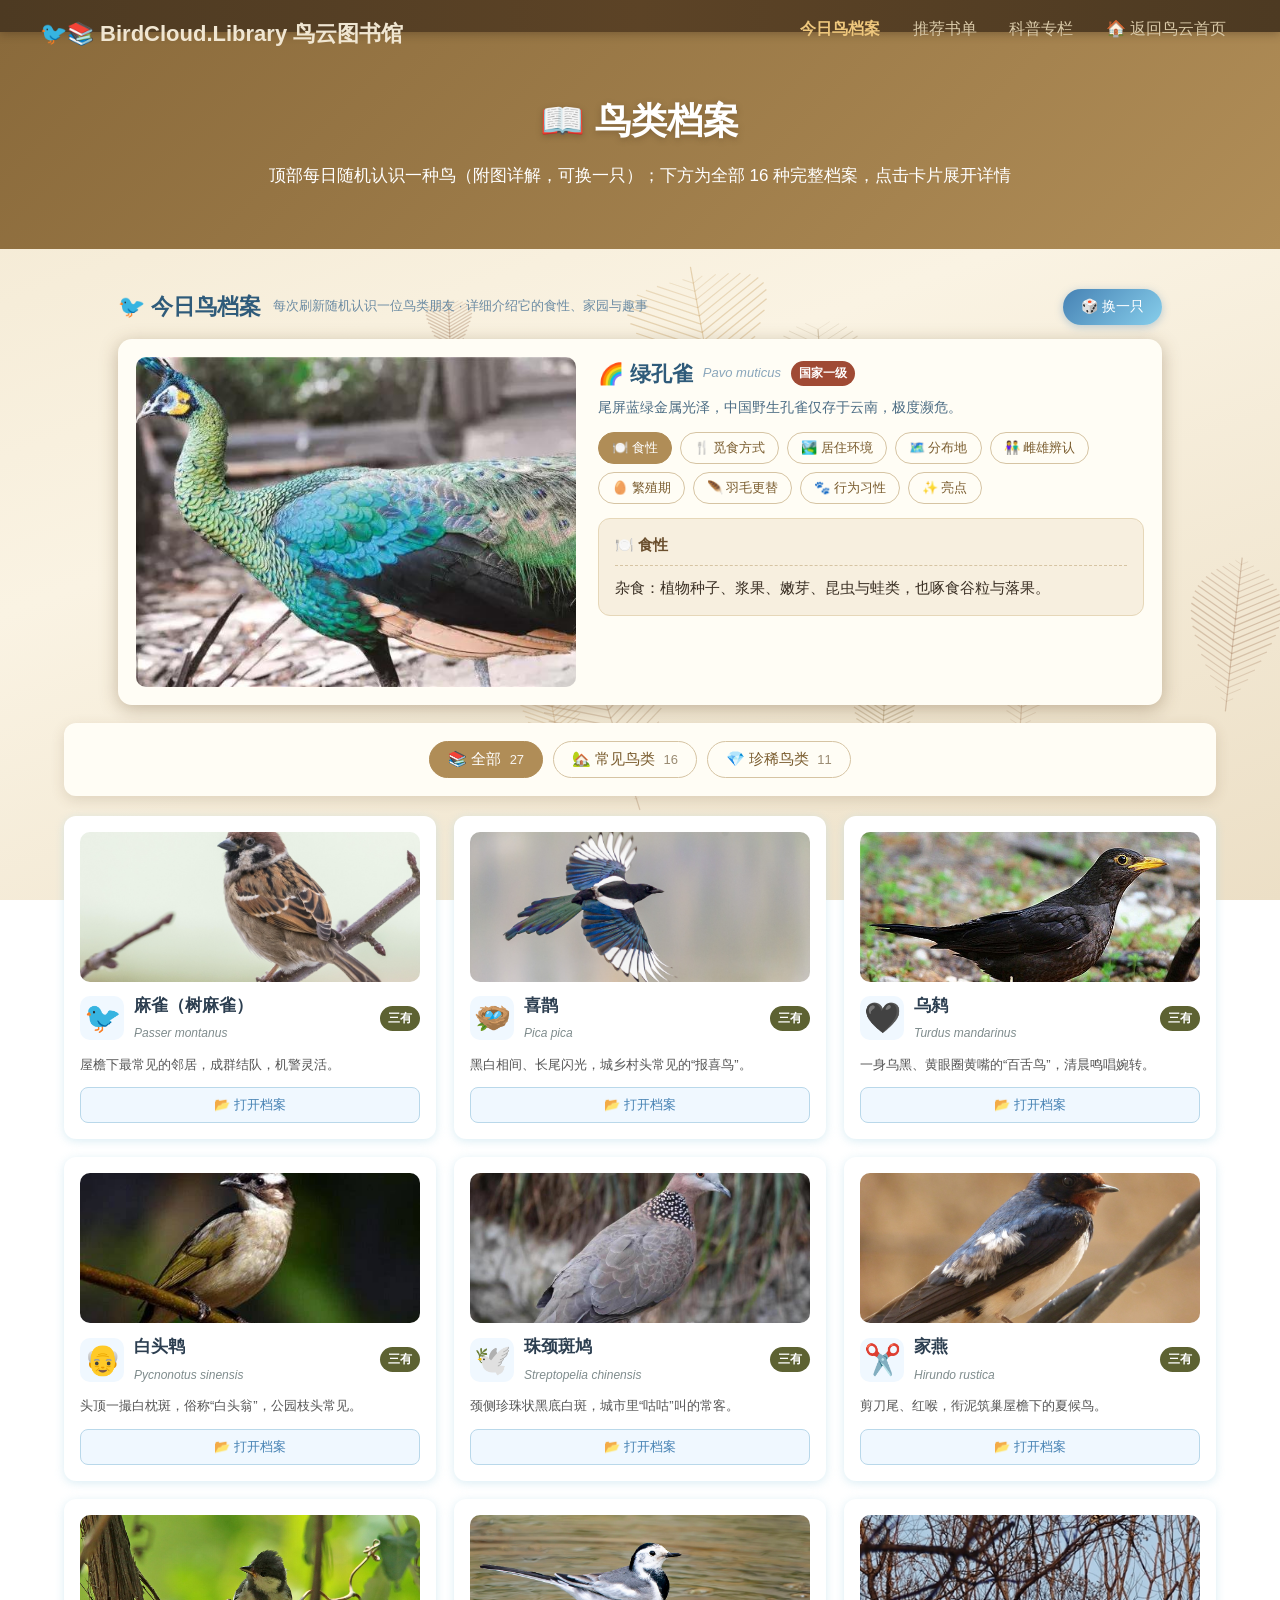
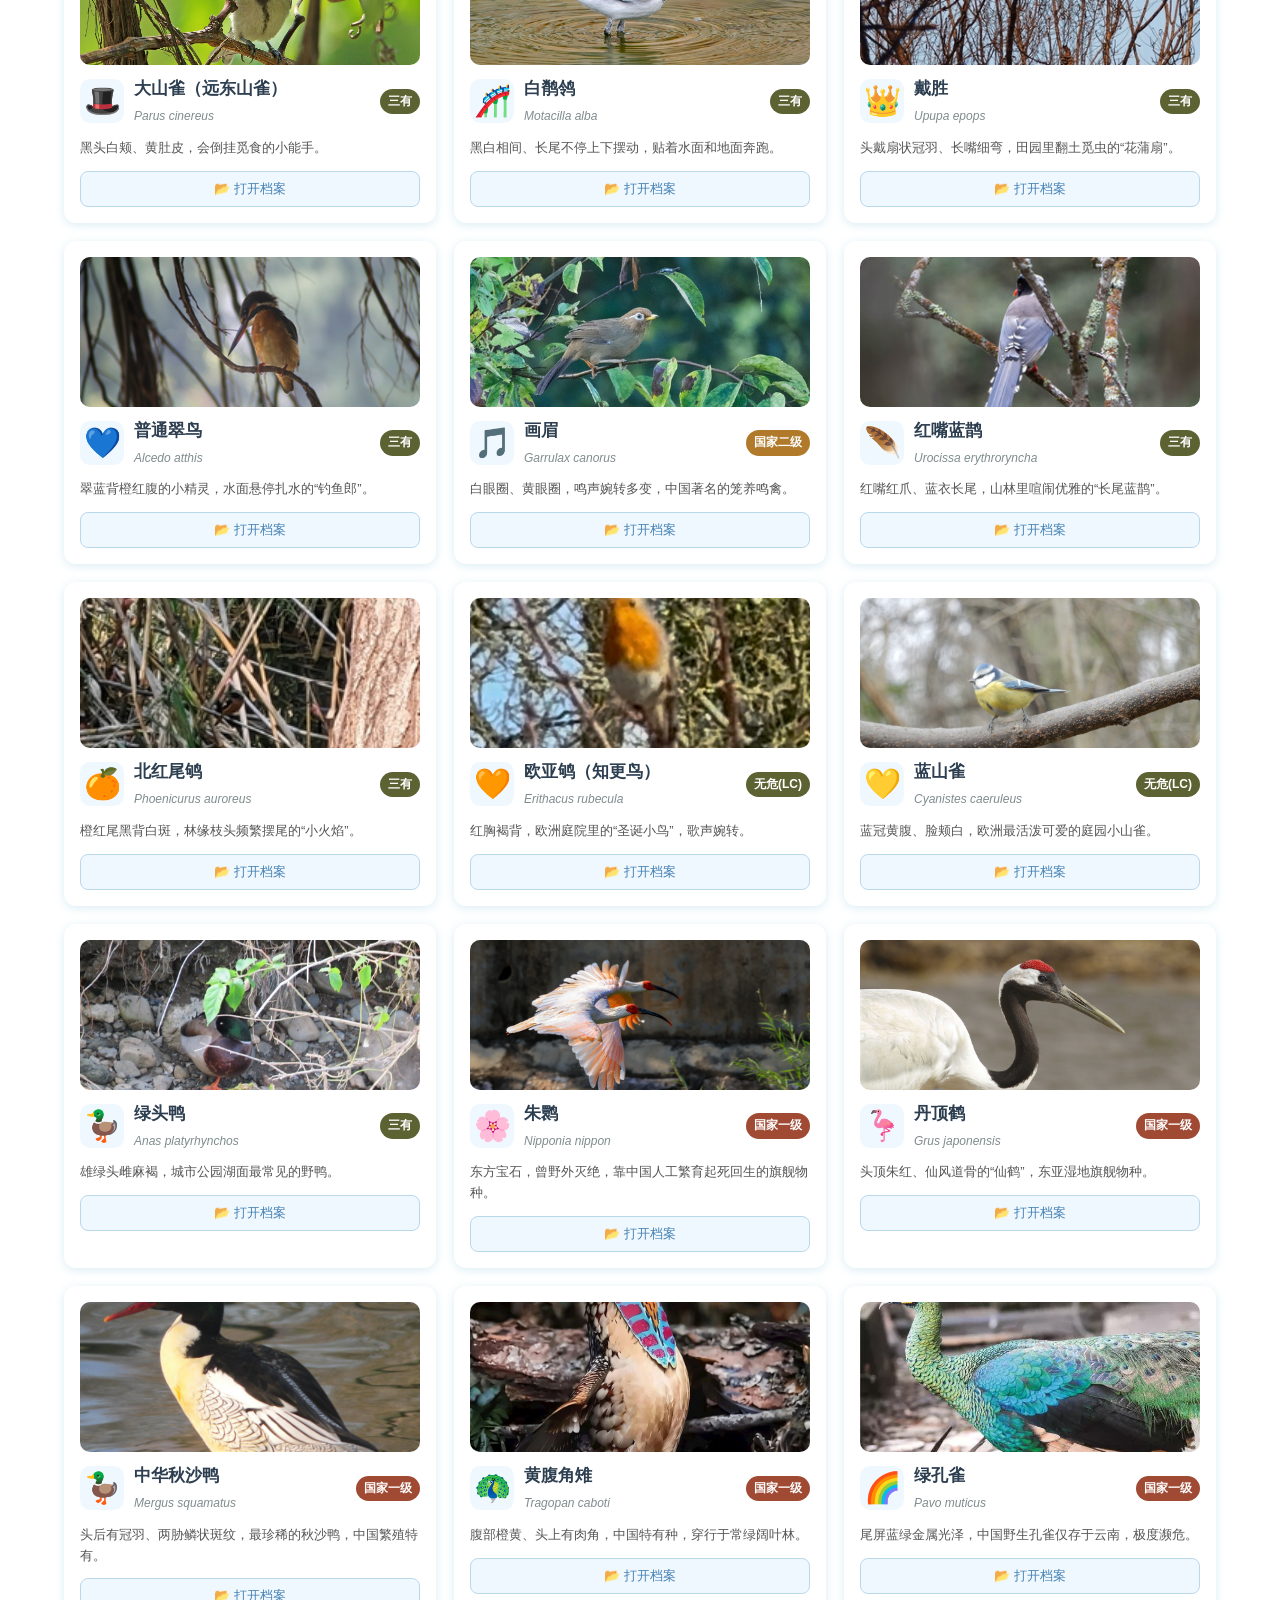
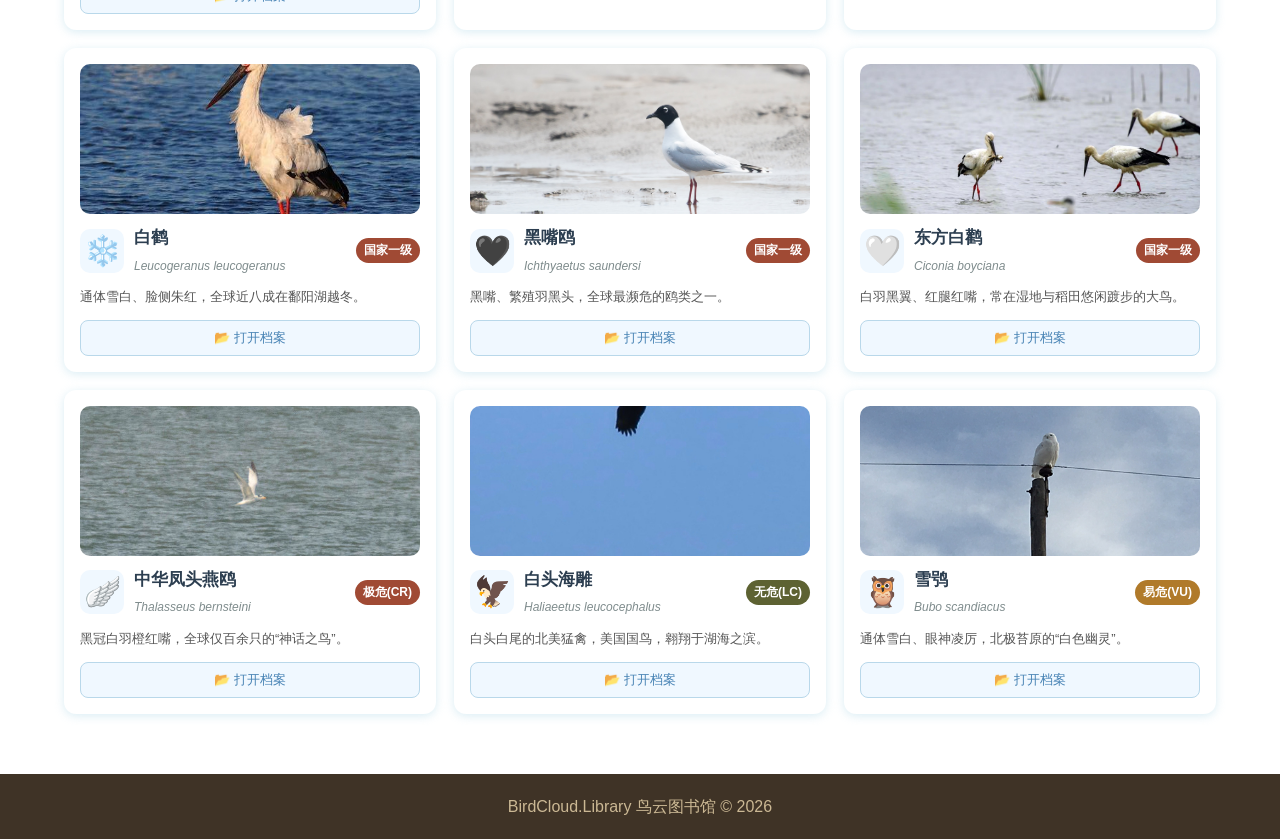
==== commit 083e3cc1: "Add back-to-home link to bird archive and science pages" ====
--- a/birds.html
+++ b/birds.html
@@ -14,6 +14,7 @@
             <a href="birds.html" class="active">今日鸟档案</a>
             <a href="index.html">推荐书单</a>
             <a href="science.html">科普专栏</a>
+            <a href="../birdcloud/index.html">🏠 返回鸟云首页</a>
         </nav>
     </header>
 
